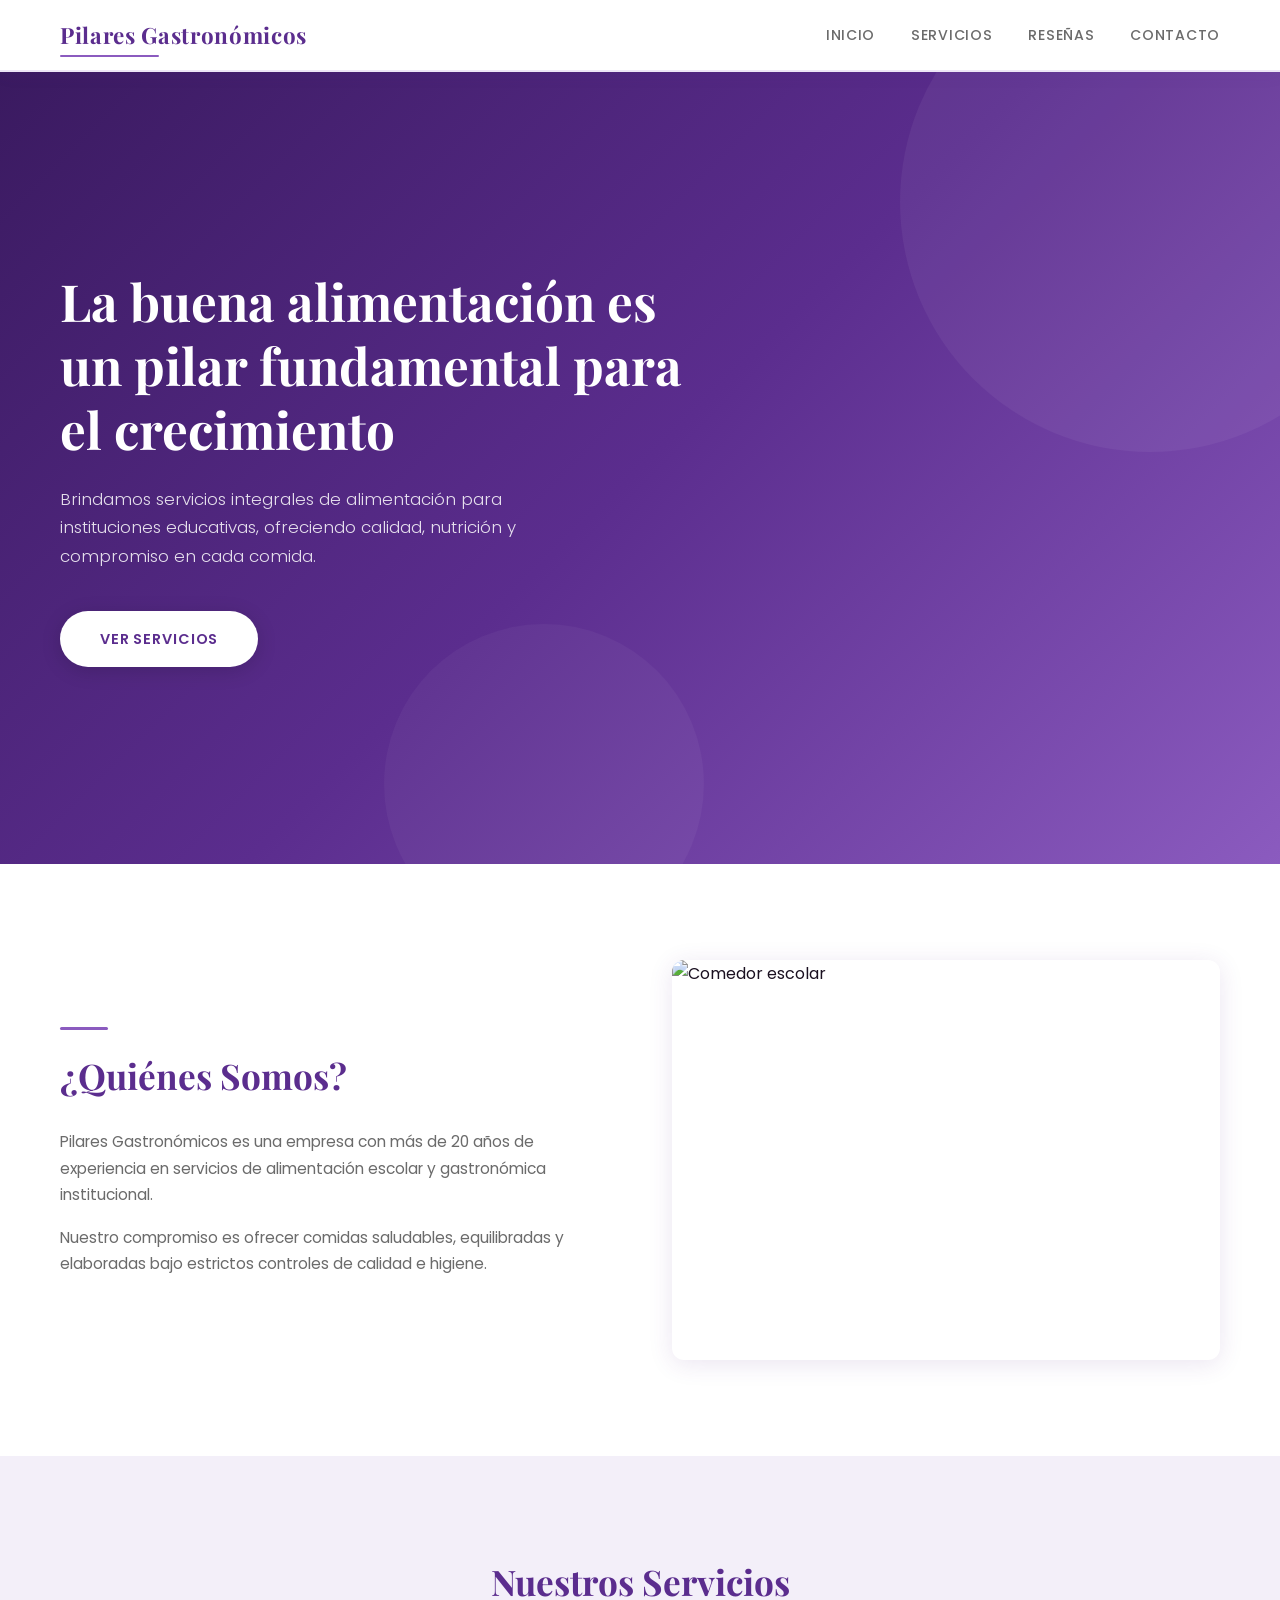
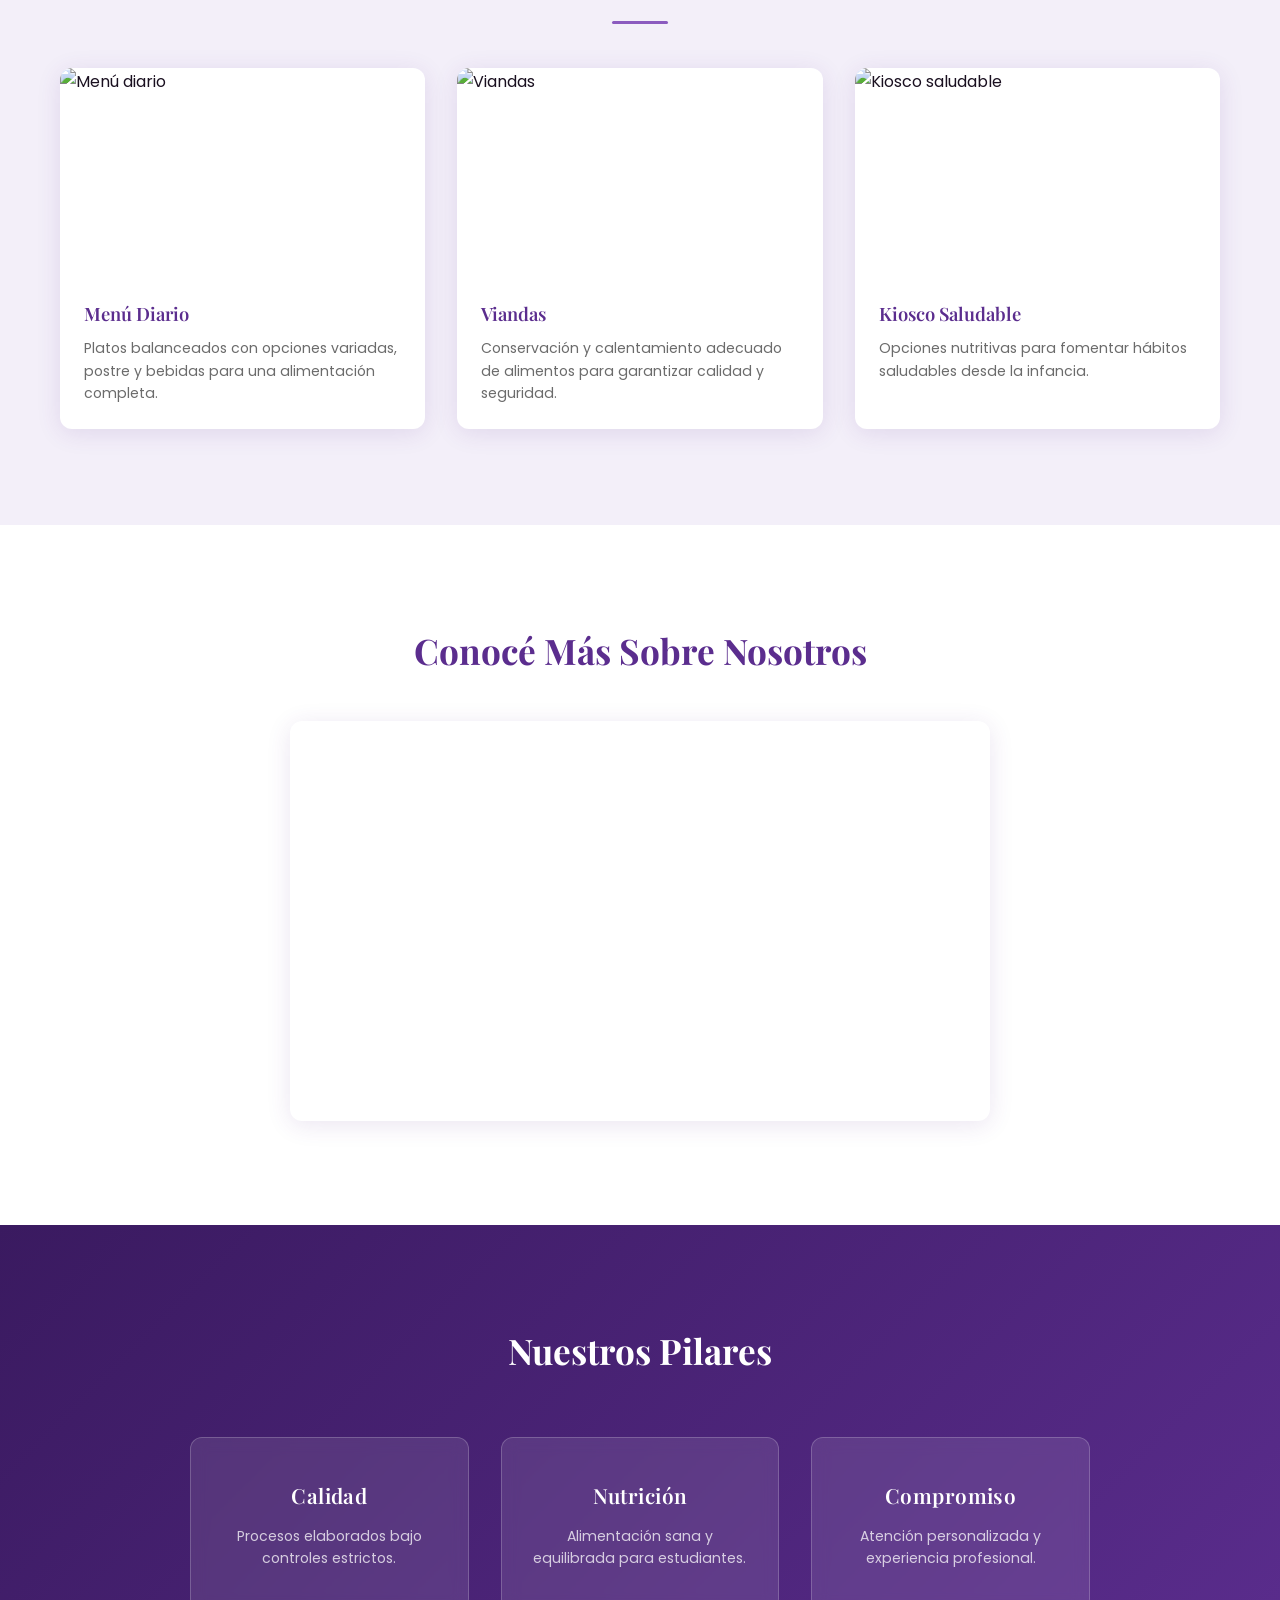
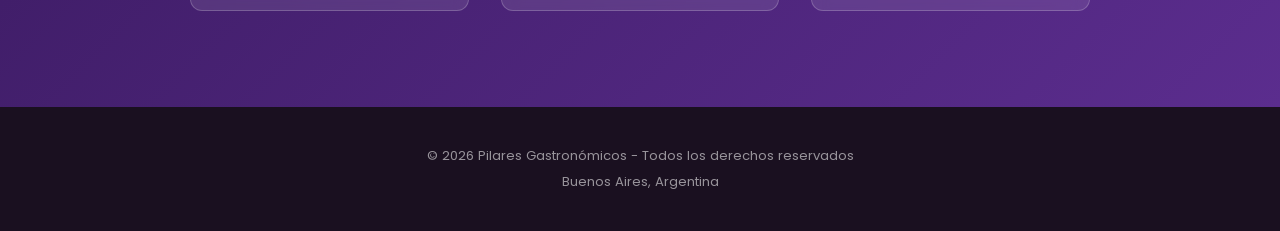
==== index.html @ 19b2febe "Cambios" ====
<!DOCTYPE html>
<html lang="es">

<head>
    <meta charset="UTF-8">
    <meta name="viewport" content="width=device-width, initial-scale=1.0">

    <title>Pilares Gastronómicos</title>

    <!-- GOOGLE FONTS -->
    <link rel="preconnect" href="https://fonts.googleapis.com">
    <link rel="preconnect" href="https://fonts.gstatic.com" crossorigin>

    <link href="https://fonts.googleapis.com/css2?family=Poppins:wght@300;400;500;600;700&display=swap"
        rel="stylesheet">

    <!-- CSS -->
    <link rel="stylesheet" href="styles/styles-index.css">
</head>

<body>

    <!-- HEADER -->
    <header>

        <div class="logo">
            <h1>Pilares Gastronómicos</h1>
        </div>

        <!-- NAV -->
        <nav>
            <ul>
                <li><a href="index.html">Inicio</a></li>
                <li><a href="productos.html">Servicios</a></li>
                <li><a href="reseñas.html">Reseñas</a></li>
                <li><a href="contacto.html">Contacto</a></li>
            </ul>
        </nav>

    </header>

    <!-- MAIN -->
    <main>

        <!-- HERO -->
        <section class="hero">

            <div class="hero-contenido">

                <h2>
                    La buena alimentación es un pilar fundamental
                    para el crecimiento
                </h2>

                <p>
                    Brindamos servicios integrales de alimentación
                    para instituciones educativas, ofreciendo calidad,
                    nutrición y compromiso en cada comida.
                </p>

                <a href="productos.html" class="boton">
                    Ver Servicios
                </a>

            </div>

        </section>

        <!-- NOSOTROS -->
        <section class="nosotros">

            <div class="texto-nosotros">

                <h2>¿Quiénes Somos?</h2>

                <p>
                    Pilares Gastronómicos es una empresa con más de
                    20 años de experiencia en servicios de alimentación
                    escolar y gastronómica institucional.
                </p>

                <p>
                    Nuestro compromiso es ofrecer comidas saludables,
                    equilibradas y elaboradas bajo estrictos controles
                    de calidad e higiene.
                </p>

            </div>

            <div class="imagen-nosotros">

                <img src="img/comedor.jpg" alt="Comedor escolar">

            </div>

        </section>

        <!-- SERVICIOS -->
        <section class="servicios">

            <h2>Nuestros Servicios</h2>

            <div class="cards-servicios">

                <!-- CARD 1 -->
                <div class="card">

                    <img src="img/menu.jpg" alt="Menú diario">

                    <h3>Menú Diario</h3>

                    <p>
                        Platos balanceados con opciones variadas,
                        postre y bebidas para una alimentación completa.
                    </p>

                </div>

                <!-- CARD 2 -->
                <div class="card">

                    <img src="img/viandas.jpg" alt="Viandas">

                    <h3>Viandas</h3>

                    <p>
                        Conservación y calentamiento adecuado de
                        alimentos para garantizar calidad y seguridad.
                    </p>

                </div>

                <!-- CARD 3 -->
                <div class="card">

                    <img src="img/kiosco.jpg" alt="Kiosco saludable">

                    <h3>Kiosco Saludable</h3>

                    <p>
                        Opciones nutritivas para fomentar hábitos
                        saludables desde la infancia.
                    </p>

                </div>

            </div>

        </section>

        <!-- VIDEO -->
        <section class="video">

            <h2>Conocé Más Sobre Nosotros</h2>

            <iframe width="700" height="400"
                src="https://www.youtube.com/embed/dQw4w9WgXcQ"
                title="Video institucional"
                frameborder="0"
                allowfullscreen>
            </iframe>

        </section>

        <!-- BENEFICIOS -->
        <section class="beneficios">

            <h2>Nuestros Pilares</h2>

            <div class="beneficios-container">

                <div class="beneficio">
                    <h3>Calidad</h3>
                    <p>Procesos elaborados bajo controles estrictos.</p>
                </div>

                <div class="beneficio">
                    <h3>Nutrición</h3>
                    <p>Alimentación sana y equilibrada para estudiantes.</p>
                </div>

                <div class="beneficio">
                    <h3>Compromiso</h3>
                    <p>Atención personalizada y experiencia profesional.</p>
                </div>

            </div>

        </section>

    </main>

    <!-- FOOTER -->
    <footer>

        <p>
            © 2026 Pilares Gastronómicos - Todos los derechos reservados
        </p>

        <p>
            Buenos Aires, Argentina
        </p>

    </footer>

</body>

</html>
---- styles/styles-index.css ----
/* ===================================================
   PILARES GASTRONÓMICOS — styles-index.css
   Paleta: blanco puro + violeta profundo
   Estética: editorial refinada con toques cálidos
=================================================== */

@import url('https://fonts.googleapis.com/css2?family=Playfair+Display:ital,wght@0,400;0,600;0,700;1,400&family=Poppins:wght@300;400;500;600&display=swap');

/* ─── VARIABLES ─────────────────────────────────── */
:root {
  --violeta:        #5B2D8E;
  --violeta-oscuro: #3A1A60;
  --violeta-claro:  #8B5BBF;
  --violeta-suave:  #EDE6F6;
  --violeta-hover:  #7340B0;
  --blanco:         #FFFFFF;
  --blanco-hueso:   #FAF8FD;
  --gris-claro:     #F3EFF9;
  --gris-texto:     #6B6B6B;
  --negro-suave:    #1A1020;
  --sombra:         0 4px 24px rgba(91, 45, 142, 0.12);
  --sombra-hover:   0 8px 36px rgba(91, 45, 142, 0.22);
  --radio:          12px;
  --transicion:     0.3s ease;
}

/* ─── RESET & BASE ───────────────────────────────── */
*, *::before, *::after {
  box-sizing: border-box;
  margin: 0;
  padding: 0;
}

html {
  scroll-behavior: smooth;
}

body {
  font-family: 'Poppins', sans-serif;
  background-color: var(--blanco-hueso);
  color: var(--negro-suave);
  line-height: 1.7;
  overflow-x: hidden;
}

img {
  display: block;
  max-width: 100%;
  height: auto;
}

a {
  text-decoration: none;
  color: inherit;
}

/* ─── HEADER ─────────────────────────────────────── */
header {
  position: sticky;
  top: 0;
  z-index: 100;
  display: flex;
  align-items: center;
  justify-content: space-between;
  padding: 0 60px;
  height: 72px;
  background-color: var(--blanco);
  border-bottom: 2px solid var(--violeta-suave);
  box-shadow: 0 2px 16px rgba(91, 45, 142, 0.08);
}

.logo h1 {
  font-family: 'Playfair Display', serif;
  font-size: 1.4rem;
  font-weight: 700;
  color: var(--violeta);
  letter-spacing: 0.03em;
  position: relative;
}

.logo h1::after {
  content: '';
  position: absolute;
  bottom: -3px;
  left: 0;
  width: 40%;
  height: 2px;
  background: var(--violeta-claro);
  border-radius: 2px;
}

nav ul {
  list-style: none;
  display: flex;
  gap: 36px;
}

nav ul li a {
  font-size: 0.88rem;
  font-weight: 500;
  color: var(--gris-texto);
  letter-spacing: 0.05em;
  text-transform: uppercase;
  position: relative;
  padding-bottom: 4px;
  transition: color var(--transicion);
}

nav ul li a::after {
  content: '';
  position: absolute;
  bottom: 0;
  left: 0;
  width: 0;
  height: 2px;
  background: var(--violeta);
  border-radius: 2px;
  transition: width var(--transicion);
}

nav ul li a:hover {
  color: var(--violeta);
}

nav ul li a:hover::after {
  width: 100%;
}

/* ─── HERO ───────────────────────────────────────── */
.hero {
  min-height: 88vh;
  display: flex;
  align-items: center;
  padding: 80px 60px;
  background:
    linear-gradient(135deg, var(--violeta-oscuro) 0%, var(--violeta) 50%, var(--violeta-claro) 100%);
  position: relative;
  overflow: hidden;
}

/* Decoración geométrica de fondo */
.hero::before {
  content: '';
  position: absolute;
  top: -120px;
  right: -120px;
  width: 500px;
  height: 500px;
  border-radius: 50%;
  background: rgba(255, 255, 255, 0.05);
}

.hero::after {
  content: '';
  position: absolute;
  bottom: -80px;
  left: 30%;
  width: 320px;
  height: 320px;
  border-radius: 50%;
  background: rgba(255, 255, 255, 0.04);
}

.hero-contenido {
  position: relative;
  z-index: 2;
  max-width: 640px;
  animation: fadeUp 0.9s ease both;
}

.hero-contenido h2 {
  font-family: 'Playfair Display', serif;
  font-size: clamp(2rem, 4vw, 3.2rem);
  font-weight: 700;
  color: var(--blanco);
  line-height: 1.25;
  margin-bottom: 24px;
}

.hero-contenido p {
  font-size: 1.05rem;
  font-weight: 300;
  color: rgba(255, 255, 255, 0.85);
  margin-bottom: 40px;
  max-width: 500px;
}

.boton {
  display: inline-block;
  padding: 14px 38px;
  background-color: var(--blanco);
  color: var(--violeta);
  font-size: 0.9rem;
  font-weight: 600;
  letter-spacing: 0.06em;
  text-transform: uppercase;
  border-radius: 50px;
  border: 2px solid transparent;
  transition: background-color var(--transicion), color var(--transicion), box-shadow var(--transicion), transform var(--transicion);
  box-shadow: 0 4px 20px rgba(0,0,0,0.15);
}

.boton:hover {
  background-color: transparent;
  color: var(--blanco);
  border-color: var(--blanco);
  transform: translateY(-2px);
  box-shadow: 0 8px 28px rgba(0,0,0,0.2);
}

/* ─── NOSOTROS ───────────────────────────────────── */
.nosotros {
  display: grid;
  grid-template-columns: 1fr 1fr;
  gap: 64px;
  align-items: center;
  padding: 96px 60px;
  background-color: var(--blanco);
}

.texto-nosotros h2 {
  font-family: 'Playfair Display', serif;
  font-size: 2.2rem;
  font-weight: 700;
  color: var(--violeta);
  margin-bottom: 24px;
  position: relative;
}

.texto-nosotros h2::before {
  content: '';
  display: block;
  width: 48px;
  height: 3px;
  background: var(--violeta-claro);
  border-radius: 3px;
  margin-bottom: 16px;
}

.texto-nosotros p {
  font-size: 0.97rem;
  color: var(--gris-texto);
  margin-bottom: 16px;
}

.imagen-nosotros img {
  width: 100%;
  height: 400px;
  object-fit: cover;
  border-radius: var(--radio);
  box-shadow: var(--sombra);
  transition: box-shadow var(--transicion), transform var(--transicion);
}

.imagen-nosotros img:hover {
  box-shadow: var(--sombra-hover);
  transform: scale(1.015);
}

/* ─── SERVICIOS ──────────────────────────────────── */
.servicios {
  padding: 96px 60px;
  background-color: var(--gris-claro);
  text-align: center;
}

.servicios h2 {
  font-family: 'Playfair Display', serif;
  font-size: 2.2rem;
  font-weight: 700;
  color: var(--violeta);
  margin-bottom: 56px;
  position: relative;
  display: inline-block;
}

.servicios h2::after {
  content: '';
  position: absolute;
  bottom: -12px;
  left: 50%;
  transform: translateX(-50%);
  width: 56px;
  height: 3px;
  background: var(--violeta-claro);
  border-radius: 3px;
}

.cards-servicios {
  display: grid;
  grid-template-columns: repeat(3, 1fr);
  gap: 32px;
}

.card {
  background: var(--blanco);
  border-radius: var(--radio);
  overflow: hidden;
  box-shadow: var(--sombra);
  transition: transform var(--transicion), box-shadow var(--transicion);
  text-align: left;
}

.card:hover {
  transform: translateY(-6px);
  box-shadow: var(--sombra-hover);
}

.card img {
  width: 100%;
  height: 210px;
  object-fit: cover;
  transition: transform 0.5s ease;
}

.card:hover img {
  transform: scale(1.04);
}

.card h3 {
  font-family: 'Playfair Display', serif;
  font-size: 1.15rem;
  font-weight: 600;
  color: var(--violeta);
  padding: 20px 24px 8px;
}

.card p {
  font-size: 0.88rem;
  color: var(--gris-texto);
  padding: 0 24px 24px;
  line-height: 1.6;
}

/* ─── VIDEO ──────────────────────────────────────── */
.video {
  padding: 96px 60px;
  background-color: var(--blanco);
  text-align: center;
}

.video h2 {
  font-family: 'Playfair Display', serif;
  font-size: 2.2rem;
  font-weight: 700;
  color: var(--violeta);
  margin-bottom: 40px;
}

.video iframe {
  border-radius: var(--radio);
  box-shadow: var(--sombra);
  max-width: 100%;
}

/* ─── BENEFICIOS ─────────────────────────────────── */
.beneficios {
  padding: 96px 60px;
  background: linear-gradient(135deg, var(--violeta-oscuro), var(--violeta));
  text-align: center;
}

.beneficios h2 {
  font-family: 'Playfair Display', serif;
  font-size: 2.2rem;
  font-weight: 700;
  color: var(--blanco);
  margin-bottom: 56px;
}

.beneficios-container {
  display: grid;
  grid-template-columns: repeat(3, 1fr);
  gap: 32px;
  max-width: 900px;
  margin: 0 auto;
}

.beneficio {
  background: rgba(255, 255, 255, 0.1);
  border: 1px solid rgba(255, 255, 255, 0.2);
  border-radius: var(--radio);
  padding: 40px 28px;
  backdrop-filter: blur(8px);
  transition: background var(--transicion), transform var(--transicion);
}

.beneficio:hover {
  background: rgba(255, 255, 255, 0.18);
  transform: translateY(-4px);
}

.beneficio h3 {
  font-family: 'Playfair Display', serif;
  font-size: 1.3rem;
  font-weight: 600;
  color: var(--blanco);
  margin-bottom: 12px;
  letter-spacing: 0.02em;
}

.beneficio p {
  font-size: 0.88rem;
  color: rgba(255, 255, 255, 0.75);
  line-height: 1.6;
}

/* ─── FOOTER ─────────────────────────────────────── */
footer {
  background-color: var(--negro-suave);
  color: rgba(255, 255, 255, 0.55);
  text-align: center;
  padding: 36px 60px;
  font-size: 0.82rem;
  line-height: 2;
}

/* ─── ANIMACIONES ────────────────────────────────── */
@keyframes fadeUp {
  from {
    opacity: 0;
    transform: translateY(30px);
  }
  to {
    opacity: 1;
    transform: translateY(0);
  }
}

/* ─── RESPONSIVE ─────────────────────────────────── */
@media (max-width: 1024px) {
  header,
  .nosotros,
  .servicios,
  .video,
  .beneficios,
  .hero {
    padding-left: 32px;
    padding-right: 32px;
  }

  .cards-servicios,
  .beneficios-container {
    grid-template-columns: repeat(2, 1fr);
  }

  .nosotros {
    grid-template-columns: 1fr;
    gap: 40px;
  }

  .imagen-nosotros img {
    height: 300px;
  }
}

@media (max-width: 640px) {
  header {
    flex-direction: column;
    height: auto;
    padding: 16px 24px;
    gap: 12px;
  }

  nav ul {
    gap: 20px;
  }

  .hero {
    padding: 64px 24px;
    min-height: 70vh;
  }

  .cards-servicios,
  .beneficios-container {
    grid-template-columns: 1fr;
  }

  .nosotros,
  .servicios,
  .video,
  .beneficios {
    padding: 64px 24px;
  }

  .video iframe {
    width: 100%;
    height: 220px;
  }
}
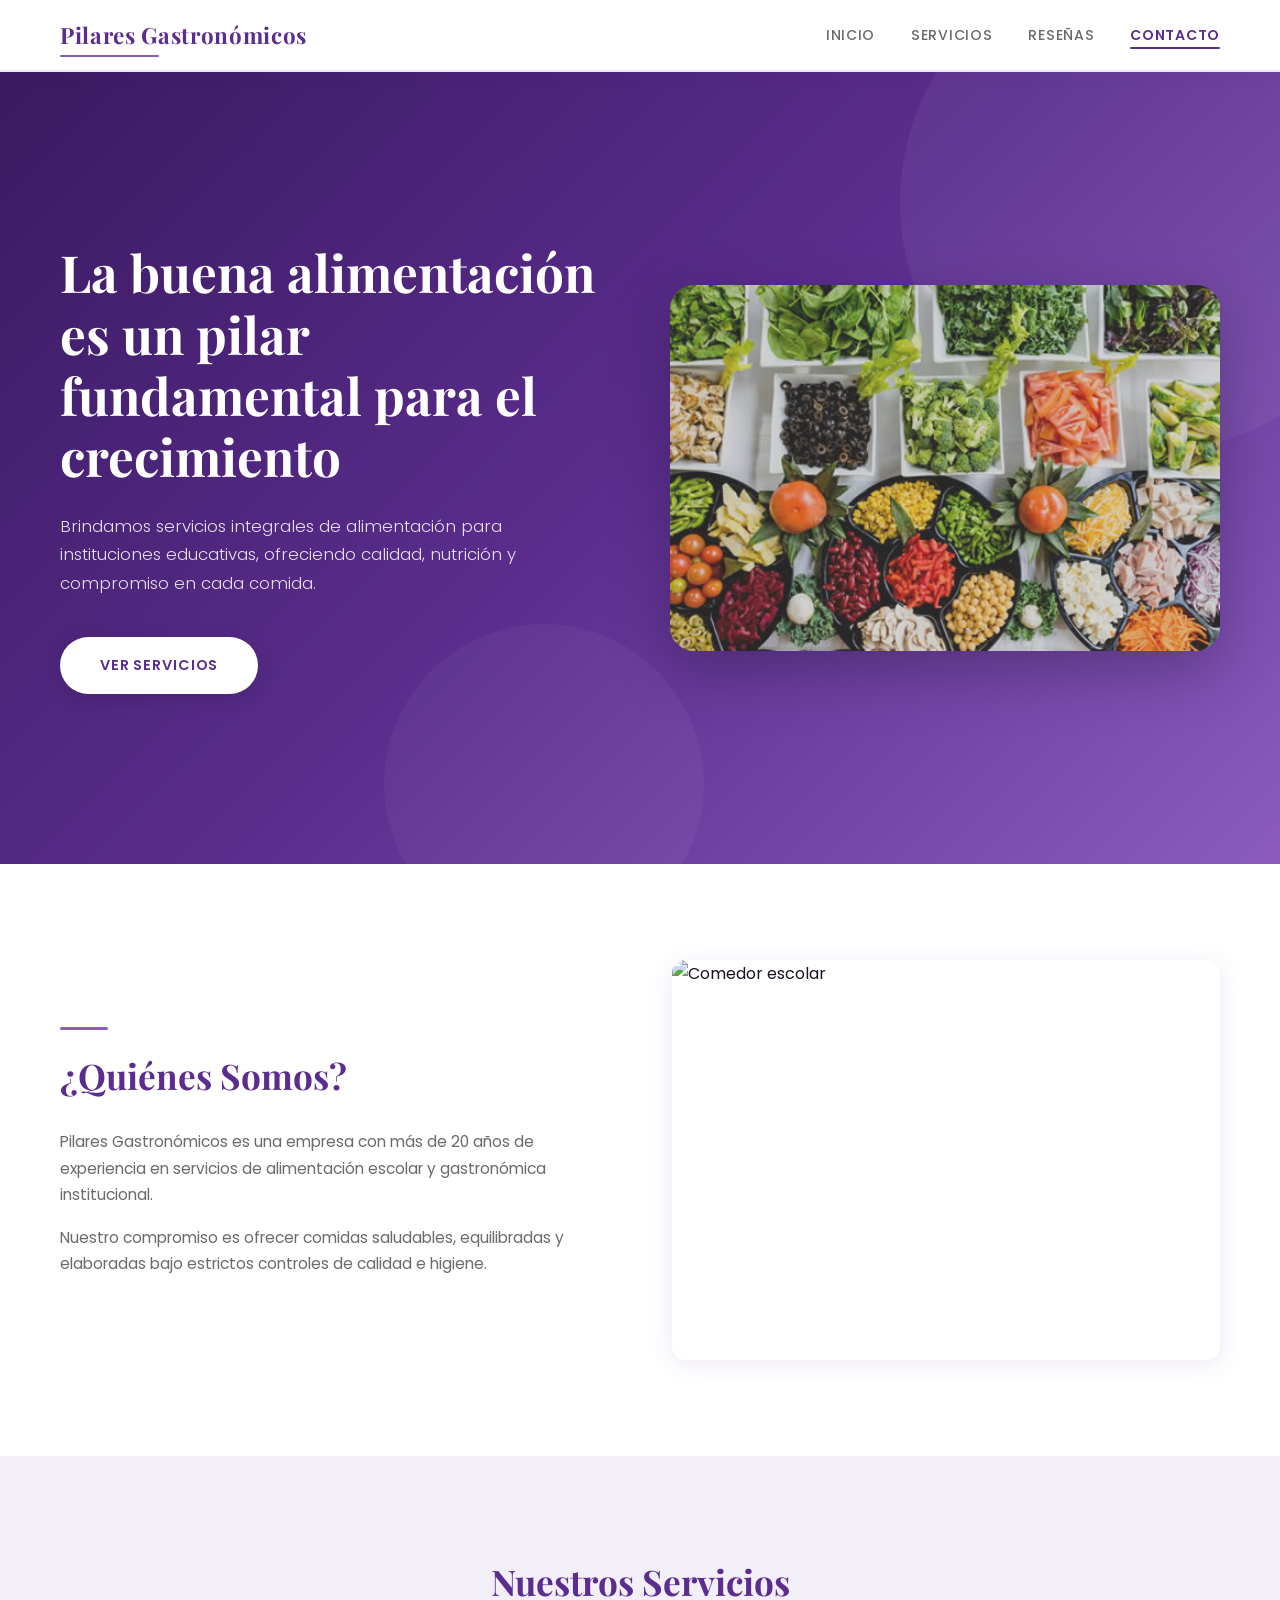
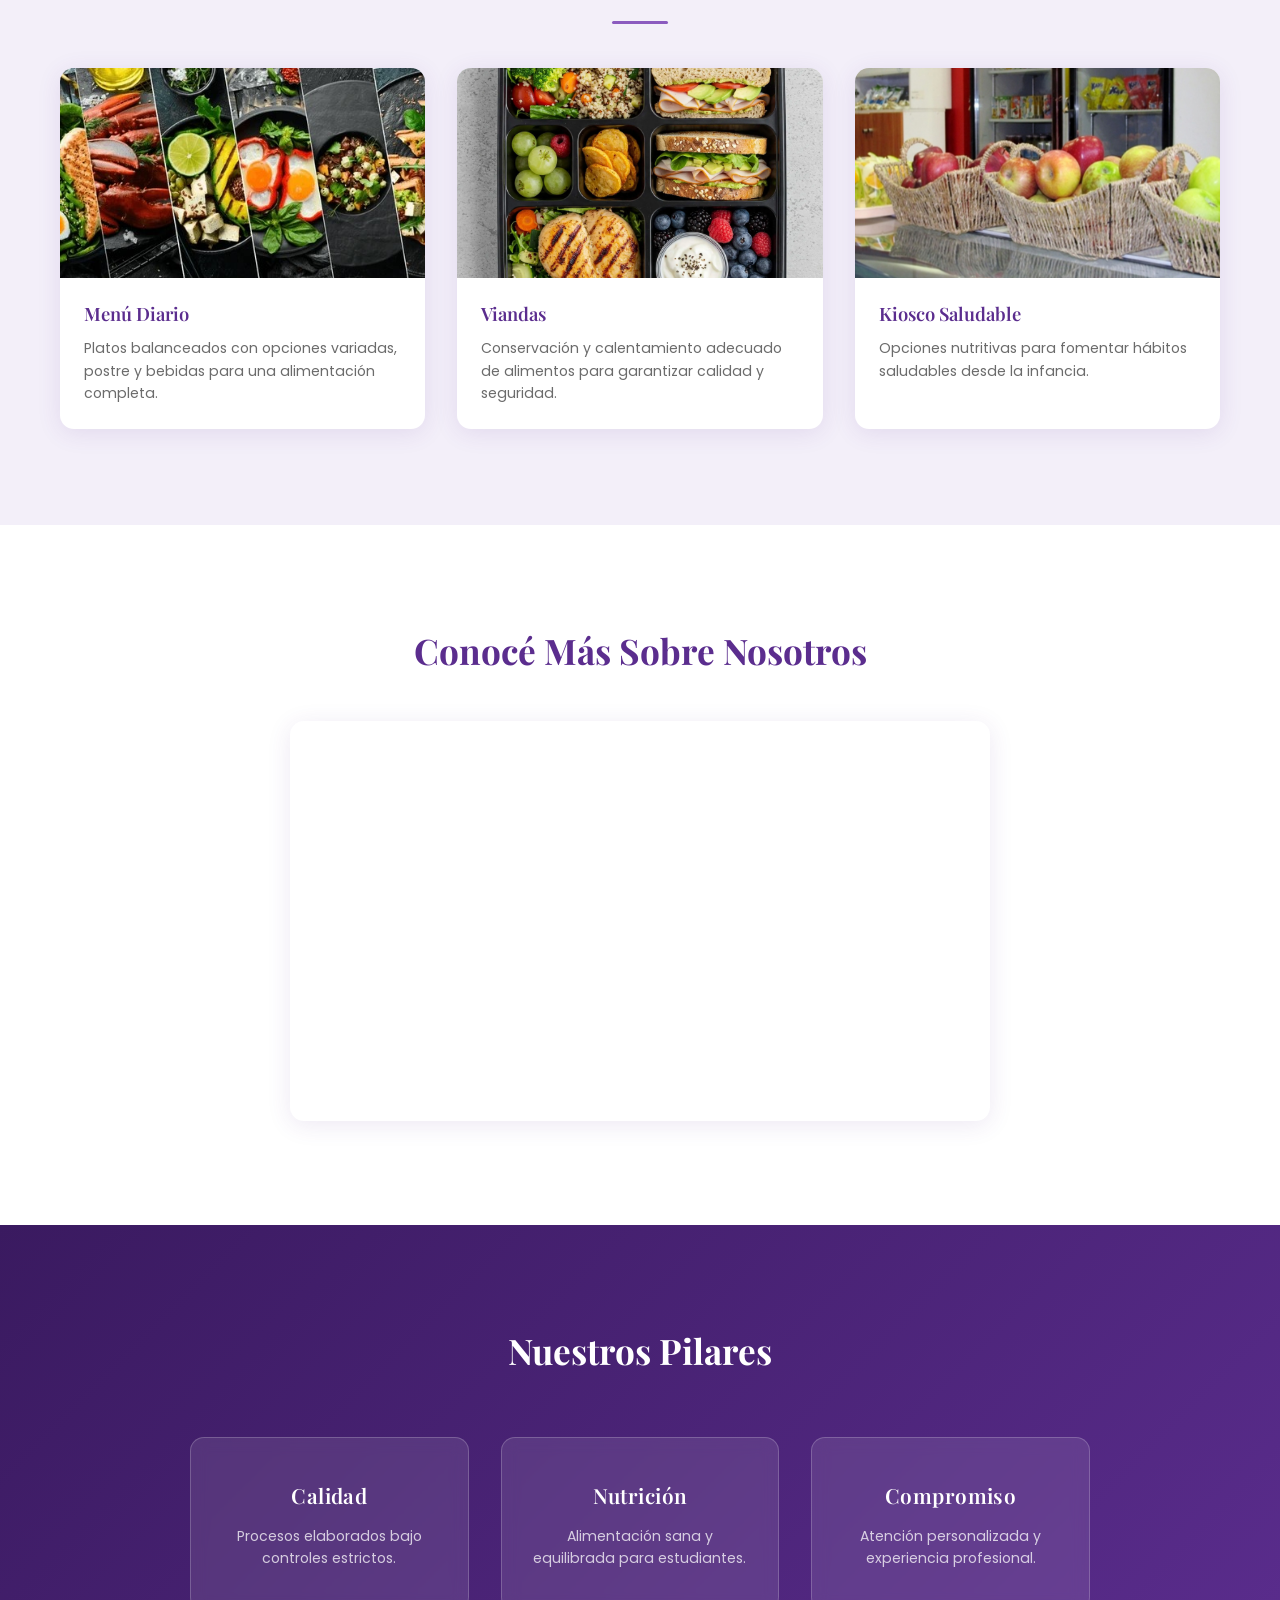
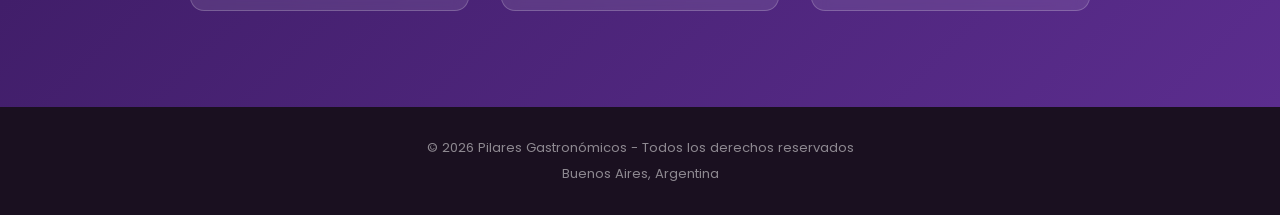
==== commit 7cadf715: "Agregado imagenes en index" ====
--- a/index.html
+++ b/index.html
@@ -16,6 +16,9 @@
 
     <!-- CSS -->
     <link rel="stylesheet" href="styles/styles-index.css">
+    <link rel="stylesheet" href="styles/styles-contacto.css">
+    <link rel="stylesheet" href="styles/styles-productos.css">
+    <link rel="stylesheet" href="styles/styles-reseñas.css">
 </head>
 
 <body>
@@ -64,6 +67,10 @@
 
             </div>
 
+            <div class="hero-imagen">
+                <img src="images/1_2.jpg" alt="Comidas saludables">
+            </div>
+
         </section>
 
         <!-- NOSOTROS -->
@@ -105,7 +112,7 @@
                 <!-- CARD 1 -->
                 <div class="card">
 
-                    <img src="img/menu.jpg" alt="Menú diario">
+                    <img src="images/comida fondo.jpg" alt="Menú diario">
 
                     <h3>Menú Diario</h3>
 
@@ -119,7 +126,7 @@
                 <!-- CARD 2 -->
                 <div class="card">
 
-                    <img src="img/viandas.jpg" alt="Viandas">
+                    <img src="images/viandas-corporativas-vs-comedores.webp" alt="Viandas">
 
                     <h3>Viandas</h3>
 
@@ -133,7 +140,7 @@
                 <!-- CARD 3 -->
                 <div class="card">
 
-                    <img src="img/kiosco.jpg" alt="Kiosco saludable">
+                    <img src="images/kiosko_saludable.jpg" alt="Kiosco saludable">
 
                     <h3>Kiosco Saludable</h3>
 
@@ -153,11 +160,8 @@
 
             <h2>Conocé Más Sobre Nosotros</h2>
 
-            <iframe width="700" height="400"
-                src="https://www.youtube.com/embed/dQw4w9WgXcQ"
-                title="Video institucional"
-                frameborder="0"
-                allowfullscreen>
+            <iframe width="700" height="400" src="https://www.youtube.com/embed/dQw4w9WgXcQ" title="Video institucional"
+                frameborder="0" allowfullscreen>
             </iframe>
 
         </section>
--- a/styles/styles-index.css
+++ b/styles/styles-index.css
@@ -129,16 +129,27 @@
 /* ─── HERO ───────────────────────────────────────── */
 .hero {
   min-height: 88vh;
+
   display: flex;
   align-items: center;
+  justify-content: space-between;
+  gap: 60px;
+
   padding: 80px 60px;
+
   background:
-    linear-gradient(135deg, var(--violeta-oscuro) 0%, var(--violeta) 50%, var(--violeta-claro) 100%);
+    linear-gradient(
+      135deg,
+      var(--violeta-oscuro) 0%,
+      var(--violeta) 50%,
+      var(--violeta-claro) 100%
+    );
+
   position: relative;
   overflow: hidden;
 }
 
-/* Decoración geométrica de fondo */
+/* Decoración */
 .hero::before {
   content: '';
   position: absolute;
@@ -147,7 +158,7 @@
   width: 500px;
   height: 500px;
   border-radius: 50%;
-  background: rgba(255, 255, 255, 0.05);
+  background: rgba(255,255,255,0.05);
 }
 
 .hero::after {
@@ -158,13 +169,14 @@
   width: 320px;
   height: 320px;
   border-radius: 50%;
-  background: rgba(255, 255, 255, 0.04);
+  background: rgba(255,255,255,0.04);
 }
 
 .hero-contenido {
+  flex: 1;
+  max-width: 620px;
   position: relative;
   z-index: 2;
-  max-width: 640px;
   animation: fadeUp 0.9s ease both;
 }
 
@@ -173,16 +185,45 @@
   font-size: clamp(2rem, 4vw, 3.2rem);
   font-weight: 700;
   color: var(--blanco);
-  line-height: 1.25;
+  line-height: 1.2;
   margin-bottom: 24px;
 }
 
 .hero-contenido p {
   font-size: 1.05rem;
   font-weight: 300;
-  color: rgba(255, 255, 255, 0.85);
+  color: rgba(255,255,255,0.85);
   margin-bottom: 40px;
   max-width: 500px;
+}
+
+.hero-imagen {
+  flex: 1;
+  display: flex;
+  justify-content: center;
+  align-items: center;
+  position: relative;
+  z-index: 2;
+}
+
+.hero-imagen img {
+  width: 100%;
+  max-width: 700px;
+  border-radius: 24px;
+  object-fit: cover;
+
+  box-shadow:
+    0 20px 60px rgba(0,0,0,0.25);
+
+  transition:
+    transform 0.4s ease,
+    box-shadow 0.4s ease;
+}
+
+.hero-imagen img:hover {
+  transform: scale(1.02);
+  box-shadow:
+    0 25px 70px rgba(0,0,0,0.30);
 }
 
 .boton {
@@ -196,7 +237,11 @@
   text-transform: uppercase;
   border-radius: 50px;
   border: 2px solid transparent;
-  transition: background-color var(--transicion), color var(--transicion), box-shadow var(--transicion), transform var(--transicion);
+  transition:
+    background-color var(--transicion),
+    color var(--transicion),
+    box-shadow var(--transicion),
+    transform var(--transicion);
   box-shadow: 0 4px 20px rgba(0,0,0,0.15);
 }
 
--- a/styles/styles-contacto.css
+++ b/styles/styles-contacto.css
@@ -0,0 +1,299 @@
+/* ===================================================
+   PILARES GASTRONÓMICOS — styles-contacto.css
+   Paleta: blanco puro + violeta profundo
+=================================================== */
+
+@import url('https://fonts.googleapis.com/css2?family=Playfair+Display:ital,wght@0,400;0,600;0,700;1,400&family=Poppins:wght@300;400;500;600&display=swap');
+
+/* ─── VARIABLES ─────────────────────────────────── */
+:root {
+  --violeta:        #5B2D8E;
+  --violeta-oscuro: #3A1A60;
+  --violeta-claro:  #8B5BBF;
+  --violeta-suave:  #EDE6F6;
+  --blanco:         #FFFFFF;
+  --blanco-hueso:   #FAF8FD;
+  --gris-claro:     #F3EFF9;
+  --gris-texto:     #6B6B6B;
+  --negro-suave:    #1A1020;
+  --error:          #C0392B;
+  --sombra:         0 4px 24px rgba(91, 45, 142, 0.12);
+  --radio:          12px;
+  --transicion:     0.3s ease;
+}
+
+/* ─── RESET & BASE ───────────────────────────────── */
+*, *::before, *::after {
+  box-sizing: border-box;
+  margin: 0;
+  padding: 0;
+}
+
+html { scroll-behavior: smooth; }
+
+body {
+  font-family: 'Poppins', sans-serif;
+  background-color: var(--blanco-hueso);
+  color: var(--negro-suave);
+  line-height: 1.7;
+  min-height: 100vh;
+  display: flex;
+  flex-direction: column;
+}
+
+main { flex: 1; }
+
+a { text-decoration: none; color: inherit; }
+
+/* ─── HEADER ─────────────────────────────────────── */
+header {
+  position: sticky;
+  top: 0;
+  z-index: 100;
+  display: flex;
+  align-items: center;
+  justify-content: space-between;
+  padding: 0 60px;
+  height: 72px;
+  background-color: var(--blanco);
+  border-bottom: 2px solid var(--violeta-suave);
+  box-shadow: 0 2px 16px rgba(91, 45, 142, 0.08);
+}
+
+.logo h1 {
+  font-family: 'Playfair Display', serif;
+  font-size: 1.4rem;
+  font-weight: 700;
+  color: var(--violeta);
+  letter-spacing: 0.03em;
+  position: relative;
+}
+
+.logo h1::after {
+  content: '';
+  position: absolute;
+  bottom: -3px;
+  left: 0;
+  width: 40%;
+  height: 2px;
+  background: var(--violeta-claro);
+  border-radius: 2px;
+}
+
+nav ul {
+  list-style: none;
+  display: flex;
+  gap: 36px;
+}
+
+nav ul li a {
+  font-size: 0.88rem;
+  font-weight: 500;
+  color: var(--gris-texto);
+  letter-spacing: 0.05em;
+  text-transform: uppercase;
+  position: relative;
+  padding-bottom: 4px;
+  transition: color var(--transicion);
+}
+
+nav ul li a::after {
+  content: '';
+  position: absolute;
+  bottom: 0;
+  left: 0;
+  width: 0;
+  height: 2px;
+  background: var(--violeta);
+  border-radius: 2px;
+  transition: width var(--transicion);
+}
+
+nav ul li a:hover        { color: var(--violeta); }
+nav ul li a:hover::after { width: 100%; }
+
+/* Página activa */
+nav ul li a[href="contacto.html"] {
+  color: var(--violeta);
+  font-weight: 600;
+}
+nav ul li a[href="contacto.html"]::after {
+  width: 100%;
+}
+
+/* ─── SECCIÓN CONTACTO ───────────────────────────── */
+.contacto {
+  max-width: 640px;
+  margin: 80px auto;
+  padding: 60px 64px;
+  background: var(--blanco);
+  border-radius: 20px;
+  box-shadow: var(--sombra);
+  animation: fadeUp 0.7s ease both;
+  position: relative;
+  overflow: hidden;
+}
+
+/* Acento decorativo superior */
+.contacto::before {
+  content: '';
+  position: absolute;
+  top: 0;
+  left: 0;
+  right: 0;
+  height: 4px;
+  background: linear-gradient(90deg, var(--violeta-oscuro), var(--violeta-claro));
+}
+
+.contacto h2 {
+  font-family: 'Playfair Display', serif;
+  font-size: 2rem;
+  font-weight: 700;
+  color: var(--violeta);
+  margin-bottom: 12px;
+  position: relative;
+}
+
+.contacto h2::before {
+  content: '';
+  display: block;
+  width: 44px;
+  height: 3px;
+  background: var(--violeta-claro);
+  border-radius: 3px;
+  margin-bottom: 14px;
+}
+
+.contacto > p {
+  font-size: 0.93rem;
+  color: var(--gris-texto);
+  margin-bottom: 40px;
+  line-height: 1.65;
+}
+
+/* ─── FORMULARIO ─────────────────────────────────── */
+form {
+  display: flex;
+  flex-direction: column;
+  gap: 24px;
+}
+
+.campo {
+  display: flex;
+  flex-direction: column;
+  gap: 8px;
+}
+
+label {
+  font-size: 0.82rem;
+  font-weight: 600;
+  color: var(--violeta);
+  letter-spacing: 0.06em;
+  text-transform: uppercase;
+}
+
+input[type="text"],
+input[type="email"],
+textarea {
+  width: 100%;
+  padding: 13px 16px;
+  font-family: 'Poppins', sans-serif;
+  font-size: 0.92rem;
+  color: var(--negro-suave);
+  background-color: var(--gris-claro);
+  border: 2px solid transparent;
+  border-radius: var(--radio);
+  outline: none;
+  transition: border-color var(--transicion), background-color var(--transicion), box-shadow var(--transicion);
+  resize: none;
+}
+
+input[type="text"]::placeholder,
+input[type="email"]::placeholder,
+textarea::placeholder {
+  color: #b0a8c0;
+}
+
+input[type="text"]:focus,
+input[type="email"]:focus,
+textarea:focus {
+  border-color: var(--violeta);
+  background-color: var(--blanco);
+  box-shadow: 0 0 0 4px rgba(91, 45, 142, 0.1);
+}
+
+input:invalid:not(:placeholder-shown),
+textarea:invalid:not(:placeholder-shown) {
+  border-color: var(--error);
+}
+
+textarea {
+  line-height: 1.6;
+  min-height: 140px;
+}
+
+/* ─── BOTÓN ──────────────────────────────────────── */
+button[type="submit"] {
+  align-self: flex-start;
+  padding: 14px 40px;
+  background: linear-gradient(135deg, var(--violeta-oscuro), var(--violeta));
+  color: var(--blanco);
+  font-family: 'Poppins', sans-serif;
+  font-size: 0.88rem;
+  font-weight: 600;
+  letter-spacing: 0.07em;
+  text-transform: uppercase;
+  border: none;
+  border-radius: 50px;
+  cursor: pointer;
+  transition: transform var(--transicion), box-shadow var(--transicion), opacity var(--transicion);
+  box-shadow: 0 4px 18px rgba(91, 45, 142, 0.35);
+}
+
+button[type="submit"]:hover {
+  transform: translateY(-2px);
+  box-shadow: 0 8px 28px rgba(91, 45, 142, 0.45);
+  opacity: 0.93;
+}
+
+button[type="submit"]:active {
+  transform: translateY(0);
+  box-shadow: 0 3px 12px rgba(91, 45, 142, 0.3);
+}
+
+/* ─── FOOTER ─────────────────────────────────────── */
+footer {
+  background-color: var(--negro-suave);
+  color: rgba(255, 255, 255, 0.5);
+  text-align: center;
+  padding: 28px 60px;
+  font-size: 0.82rem;
+}
+
+/* ─── ANIMACIONES ────────────────────────────────── */
+@keyframes fadeUp {
+  from { opacity: 0; transform: translateY(28px); }
+  to   { opacity: 1; transform: translateY(0); }
+}
+
+/* ─── RESPONSIVE ─────────────────────────────────── */
+@media (max-width: 768px) {
+  header {
+    flex-direction: column;
+    height: auto;
+    padding: 16px 24px;
+    gap: 12px;
+  }
+
+  nav ul { gap: 20px; }
+
+  .contacto {
+    margin: 40px 20px;
+    padding: 40px 28px;
+  }
+
+  button[type="submit"] {
+    align-self: stretch;
+    text-align: center;
+  }
+}
--- a/styles/styles-reseñas.css
+++ b/styles/styles-reseñas.css
@@ -0,0 +1,297 @@
+/* ===================================================
+   PILARES GASTRONÓMICOS — styles-reseñas.css
+   Paleta: blanco puro + violeta profundo
+=================================================== */
+
+@import url('https://fonts.googleapis.com/css2?family=Playfair+Display:ital,wght@0,400;0,600;0,700;1,400&family=Poppins:wght@300;400;500;600&display=swap');
+
+/* ─── VARIABLES ─────────────────────────────────── */
+:root {
+  --violeta:        #5B2D8E;
+  --violeta-oscuro: #3A1A60;
+  --violeta-claro:  #8B5BBF;
+  --violeta-suave:  #EDE6F6;
+  --blanco:         #FFFFFF;
+  --blanco-hueso:   #FAF8FD;
+  --gris-claro:     #F3EFF9;
+  --gris-texto:     #6B6B6B;
+  --negro-suave:    #1A1020;
+  --sombra:         0 4px 24px rgba(91, 45, 142, 0.11);
+  --sombra-hover:   0 10px 36px rgba(91, 45, 142, 0.2);
+  --radio:          14px;
+  --transicion:     0.3s ease;
+}
+
+/* ─── RESET & BASE ───────────────────────────────── */
+*, *::before, *::after {
+  box-sizing: border-box;
+  margin: 0;
+  padding: 0;
+}
+
+html { scroll-behavior: smooth; }
+
+body {
+  font-family: 'Poppins', sans-serif;
+  background-color: var(--blanco-hueso);
+  color: var(--negro-suave);
+  line-height: 1.7;
+  min-height: 100vh;
+  display: flex;
+  flex-direction: column;
+}
+
+main { flex: 1; }
+
+a { text-decoration: none; color: inherit; }
+
+/* ─── HEADER ─────────────────────────────────────── */
+header {
+  position: sticky;
+  top: 0;
+  z-index: 100;
+  display: flex;
+  align-items: center;
+  justify-content: space-between;
+  padding: 0 60px;
+  height: 72px;
+  background-color: var(--blanco);
+  border-bottom: 2px solid var(--violeta-suave);
+  box-shadow: 0 2px 16px rgba(91, 45, 142, 0.08);
+}
+
+.logo h1 {
+  font-family: 'Playfair Display', serif;
+  font-size: 1.4rem;
+  font-weight: 700;
+  color: var(--violeta);
+  letter-spacing: 0.03em;
+  position: relative;
+}
+
+.logo h1::after {
+  content: '';
+  position: absolute;
+  bottom: -3px;
+  left: 0;
+  width: 40%;
+  height: 2px;
+  background: var(--violeta-claro);
+  border-radius: 2px;
+}
+
+nav ul {
+  list-style: none;
+  display: flex;
+  gap: 36px;
+}
+
+nav ul li a {
+  font-size: 0.88rem;
+  font-weight: 500;
+  color: var(--gris-texto);
+  letter-spacing: 0.05em;
+  text-transform: uppercase;
+  position: relative;
+  padding-bottom: 4px;
+  transition: color var(--transicion);
+}
+
+nav ul li a::after {
+  content: '';
+  position: absolute;
+  bottom: 0;
+  left: 0;
+  width: 0;
+  height: 2px;
+  background: var(--violeta);
+  border-radius: 2px;
+  transition: width var(--transicion);
+}
+
+nav ul li a:hover        { color: var(--violeta); }
+nav ul li a:hover::after { width: 100%; }
+
+/* Página activa */
+nav ul li a[href="resenas.html"] {
+  color: var(--violeta);
+  font-weight: 600;
+}
+nav ul li a[href="resenas.html"]::after {
+  width: 100%;
+}
+
+/* ─── SECCIÓN RESEÑAS ────────────────────────────── */
+.resenas {
+  padding: 80px 60px 96px;
+  text-align: center;
+}
+
+/* Encabezado de sección */
+.resenas h2 {
+  font-family: 'Playfair Display', serif;
+  font-size: clamp(1.7rem, 3vw, 2.4rem);
+  font-weight: 700;
+  color: var(--violeta);
+  margin-bottom: 56px;
+  position: relative;
+  display: inline-block;
+}
+
+.resenas h2::after {
+  content: '';
+  position: absolute;
+  bottom: -14px;
+  left: 50%;
+  transform: translateX(-50%);
+  width: 56px;
+  height: 3px;
+  background: linear-gradient(90deg, var(--violeta-oscuro), var(--violeta-claro));
+  border-radius: 3px;
+}
+
+/* ─── GRID ───────────────────────────────────────── */
+.grid-resenas {
+  display: grid;
+  grid-template-columns: repeat(3, 1fr);
+  gap: 28px;
+  max-width: 1100px;
+  margin: 0 auto;
+}
+
+/* ─── CARD RESEÑA ────────────────────────────────── */
+.resena {
+  background: var(--blanco);
+  border-radius: var(--radio);
+  padding: 36px 28px 32px;
+  box-shadow: var(--sombra);
+  text-align: left;
+  display: flex;
+  flex-direction: column;
+  gap: 14px;
+  position: relative;
+  overflow: hidden;
+  transition: transform var(--transicion), box-shadow var(--transicion);
+  animation: fadeUp 0.6s ease both;
+}
+
+/* Borde superior con acento violeta */
+.resena::before {
+  content: '';
+  position: absolute;
+  top: 0;
+  left: 0;
+  right: 0;
+  height: 3px;
+  background: linear-gradient(90deg, var(--violeta-oscuro), var(--violeta-claro));
+  opacity: 0;
+  transition: opacity var(--transicion);
+}
+
+.resena:hover::before {
+  opacity: 1;
+}
+
+/* Comilla decorativa de fondo */
+.resena::after {
+  content: '"';
+  position: absolute;
+  bottom: -18px;
+  right: 16px;
+  font-family: 'Playfair Display', serif;
+  font-size: 9rem;
+  color: var(--violeta-suave);
+  line-height: 1;
+  pointer-events: none;
+  user-select: none;
+}
+
+.resena:hover {
+  transform: translateY(-5px);
+  box-shadow: var(--sombra-hover);
+}
+
+/* Escalonado de animación por tarjeta */
+.resena:nth-child(1) { animation-delay: 0.05s; }
+.resena:nth-child(2) { animation-delay: 0.12s; }
+.resena:nth-child(3) { animation-delay: 0.19s; }
+.resena:nth-child(4) { animation-delay: 0.26s; }
+.resena:nth-child(5) { animation-delay: 0.33s; }
+.resena:nth-child(6) { animation-delay: 0.40s; }
+
+/* Estrellas */
+.resena h3 {
+  font-size: 1.1rem;
+  letter-spacing: 0.05em;
+  line-height: 1;
+  position: relative;
+  z-index: 1;
+}
+
+/* Texto de la reseña */
+.resena p {
+  font-size: 0.92rem;
+  color: var(--gris-texto);
+  line-height: 1.7;
+  font-style: italic;
+  font-weight: 300;
+  position: relative;
+  z-index: 1;
+}
+
+/* Nombre de la institución */
+.resena span {
+  font-size: 0.82rem;
+  font-weight: 600;
+  color: var(--violeta);
+  letter-spacing: 0.04em;
+  text-transform: uppercase;
+  position: relative;
+  z-index: 1;
+  margin-top: auto;
+}
+
+/* ─── FOOTER ─────────────────────────────────────── */
+footer {
+  background-color: var(--negro-suave);
+  color: rgba(255, 255, 255, 0.5);
+  text-align: center;
+  padding: 28px 60px;
+  font-size: 0.82rem;
+}
+
+/* ─── ANIMACIONES ────────────────────────────────── */
+@keyframes fadeUp {
+  from { opacity: 0; transform: translateY(24px); }
+  to   { opacity: 1; transform: translateY(0); }
+}
+
+/* ─── RESPONSIVE ─────────────────────────────────── */
+@media (max-width: 1024px) {
+  .grid-resenas {
+    grid-template-columns: repeat(2, 1fr);
+  }
+
+  .resenas {
+    padding: 64px 32px 80px;
+  }
+}
+
+@media (max-width: 640px) {
+  header {
+    flex-direction: column;
+    height: auto;
+    padding: 16px 24px;
+    gap: 12px;
+  }
+
+  nav ul { gap: 20px; }
+
+  .resenas {
+    padding: 48px 20px 64px;
+  }
+
+  .grid-resenas {
+    grid-template-columns: 1fr;
+  }
+}
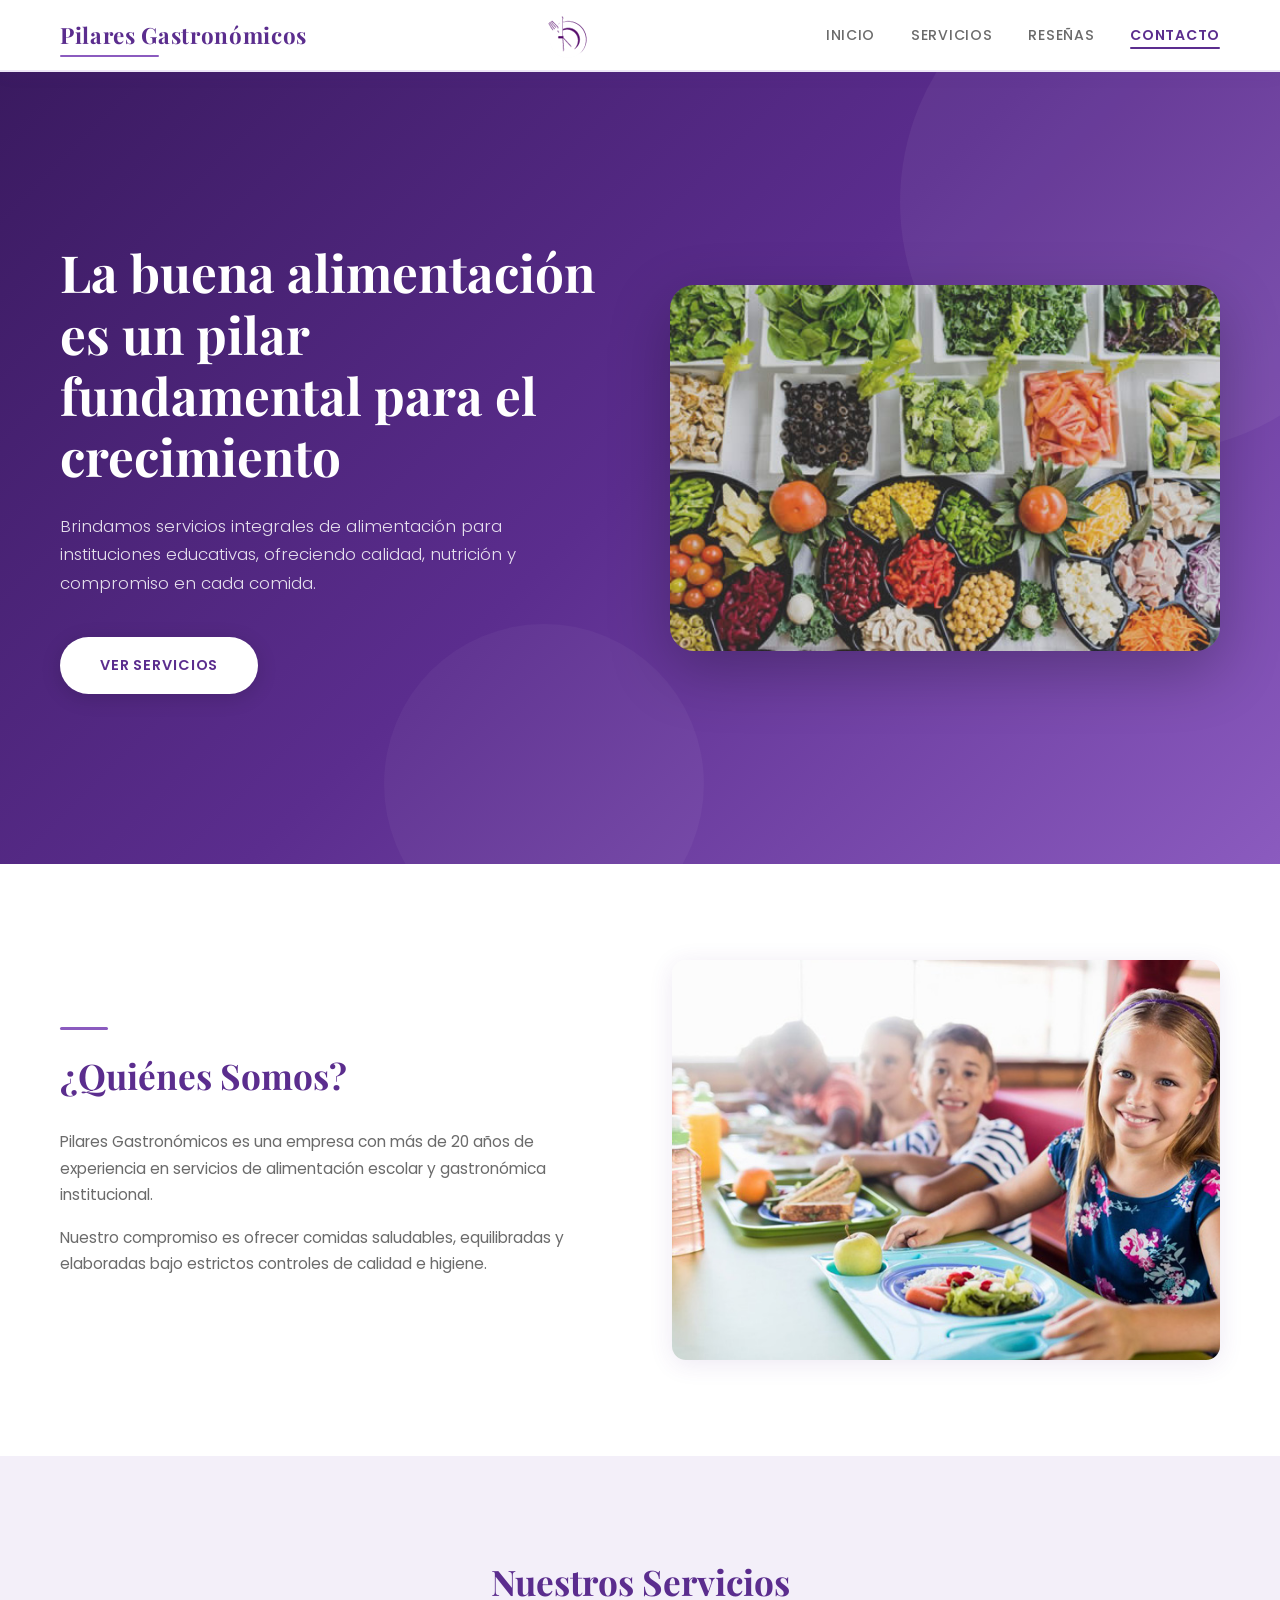
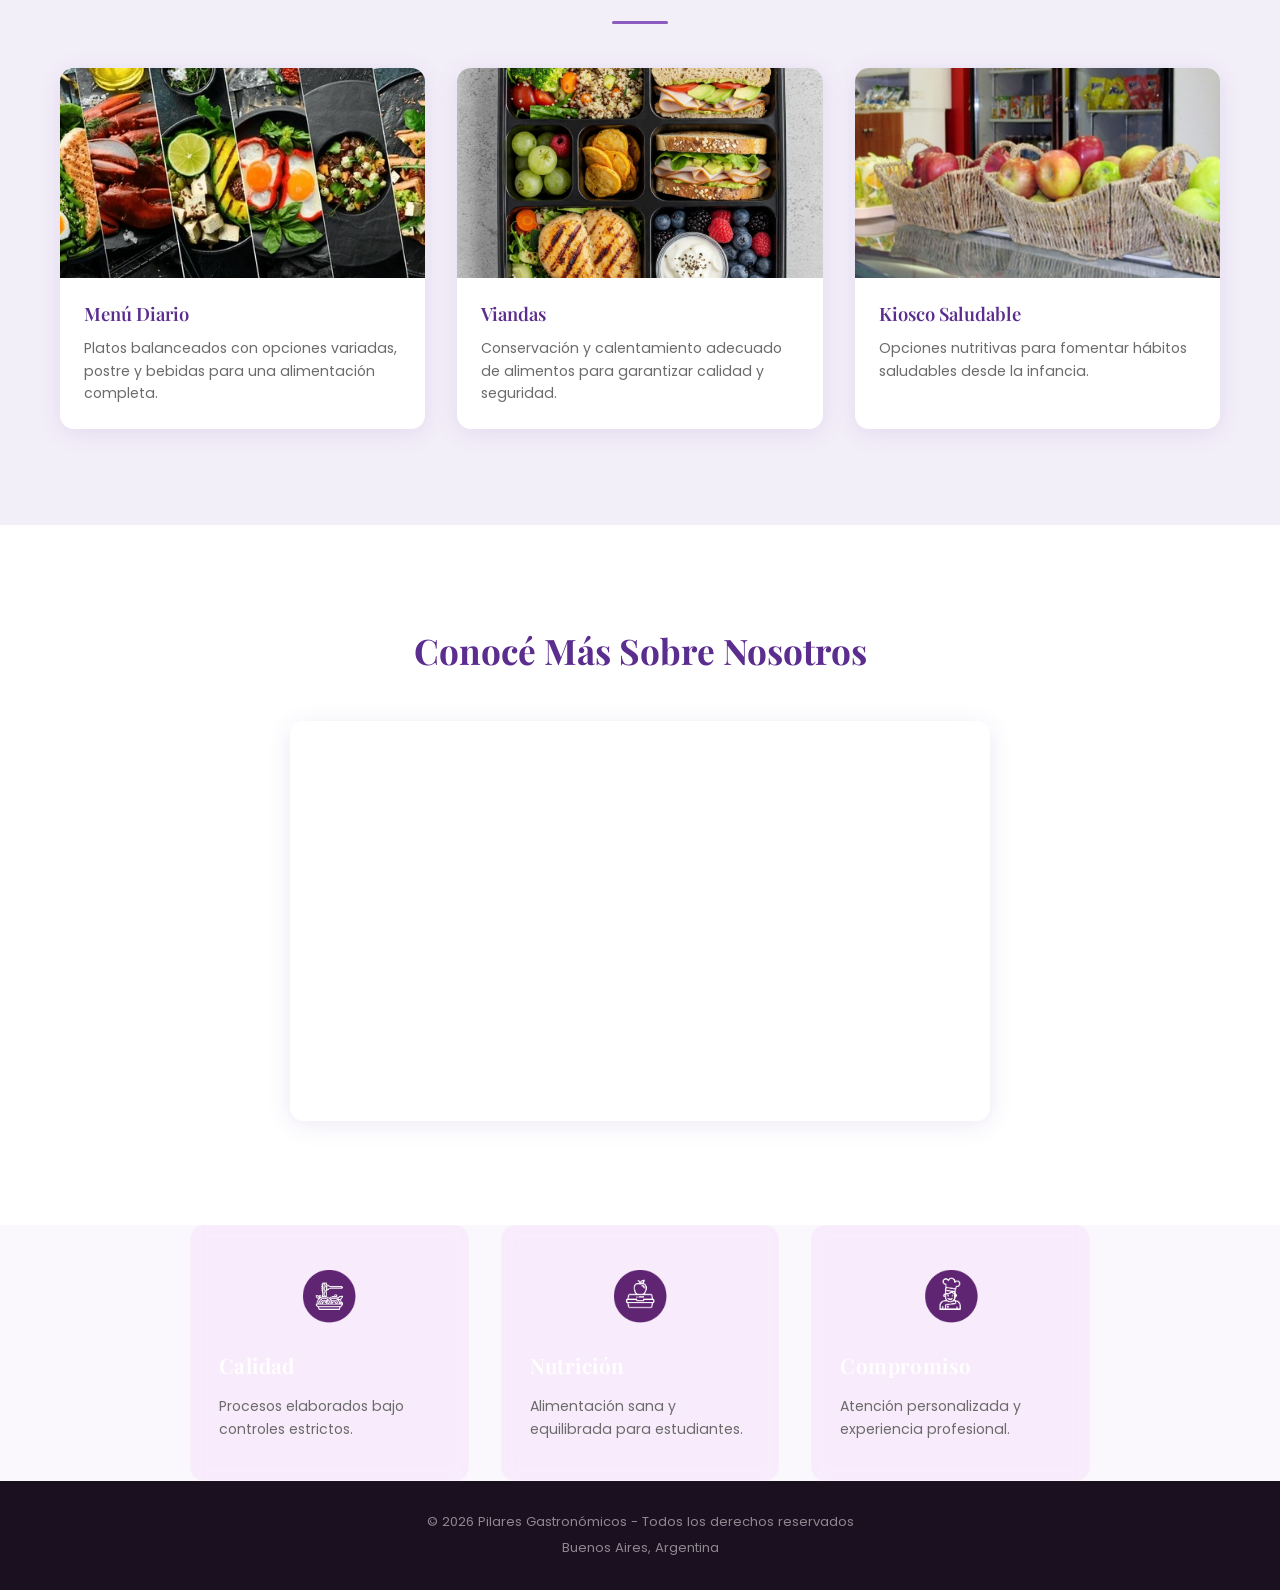
==== commit adab086d: "cambios en seccion Beneficios" ====
--- a/index.html
+++ b/index.html
@@ -29,6 +29,11 @@
         <div class="logo">
             <h1>Pilares Gastronómicos</h1>
         </div>
+
+        <div class="logoimg">
+            <img src="images/logotipo-pilares.png" alt="logo_pilares">
+        </div>
+
 
         <!-- NAV -->
         <nav>
@@ -96,7 +101,7 @@
 
             <div class="imagen-nosotros">
 
-                <img src="img/comedor.jpg" alt="Comedor escolar">
+                <img src="images/modelos-de-comedor-escolar-en-espana.jpg" alt="Comedor escolar">
 
             </div>
 
@@ -165,32 +170,28 @@
             </iframe>
 
         </section>
-
         <!-- BENEFICIOS -->
-        <section class="beneficios">
-
-            <h2>Nuestros Pilares</h2>
-
-            <div class="beneficios-container">
-
-                <div class="beneficio">
-                    <h3>Calidad</h3>
-                    <p>Procesos elaborados bajo controles estrictos.</p>
-                </div>
-
-                <div class="beneficio">
-                    <h3>Nutrición</h3>
-                    <p>Alimentación sana y equilibrada para estudiantes.</p>
-                </div>
-
-                <div class="beneficio">
-                    <h3>Compromiso</h3>
-                    <p>Atención personalizada y experiencia profesional.</p>
-                </div>
-
-            </div>
-
-        </section>
+        <div class="beneficios-container">
+
+            <div class="beneficio">
+                <img src="images/calidadlogo.png" class="icono-beneficio">
+                <h3>Calidad</h3>
+                <p>Procesos elaborados bajo controles estrictos.</p>
+            </div>
+
+            <div class="beneficio">
+                <img src="images/viandalogo.png" class="icono-beneficio">
+                <h3>Nutrición</h3>
+                <p>Alimentación sana y equilibrada para estudiantes.</p>
+            </div>
+
+            <div class="beneficio">
+                <img src="images/cocinerologo.png" class="icono-beneficio">
+                <h3>Compromiso</h3>
+                <p>Atención personalizada y experiencia profesional.</p>
+            </div>
+
+        </div>
 
     </main>
 
--- a/styles/styles-index.css
+++ b/styles/styles-index.css
@@ -1,31 +1,27 @@
-/* ===================================================
-   PILARES GASTRONÓMICOS — styles-index.css
-   Paleta: blanco puro + violeta profundo
-   Estética: editorial refinada con toques cálidos
-=================================================== */
-
 @import url('https://fonts.googleapis.com/css2?family=Playfair+Display:ital,wght@0,400;0,600;0,700;1,400&family=Poppins:wght@300;400;500;600&display=swap');
 
 /* ─── VARIABLES ─────────────────────────────────── */
 :root {
-  --violeta:        #5B2D8E;
+  --violeta: #5B2D8E;
   --violeta-oscuro: #3A1A60;
-  --violeta-claro:  #8B5BBF;
-  --violeta-suave:  #EDE6F6;
-  --violeta-hover:  #7340B0;
-  --blanco:         #FFFFFF;
-  --blanco-hueso:   #FAF8FD;
-  --gris-claro:     #F3EFF9;
-  --gris-texto:     #6B6B6B;
-  --negro-suave:    #1A1020;
-  --sombra:         0 4px 24px rgba(91, 45, 142, 0.12);
-  --sombra-hover:   0 8px 36px rgba(91, 45, 142, 0.22);
-  --radio:          12px;
-  --transicion:     0.3s ease;
+  --violeta-claro: #8B5BBF;
+  --violeta-suave: #EDE6F6;
+  --violeta-hover: #7340B0;
+  --blanco: #FFFFFF;
+  --blanco-hueso: #FAF8FD;
+  --gris-claro: #F3EFF9;
+  --gris-texto: #6B6B6B;
+  --negro-suave: #1A1020;
+  --sombra: 0 4px 24px rgba(91, 45, 142, 0.12);
+  --sombra-hover: 0 8px 36px rgba(91, 45, 142, 0.22);
+  --radio: 12px;
+  --transicion: 0.3s ease;
 }
 
 /* ─── RESET & BASE ───────────────────────────────── */
-*, *::before, *::after {
+*,
+*::before,
+*::after {
   box-sizing: border-box;
   margin: 0;
   padding: 0;
@@ -69,6 +65,10 @@
   box-shadow: 0 2px 16px rgba(91, 45, 142, 0.08);
 }
 
+.logoimg {
+  justify-content: left;
+}
+
 .logo h1 {
   font-family: 'Playfair Display', serif;
   font-size: 1.4rem;
@@ -138,12 +138,10 @@
   padding: 80px 60px;
 
   background:
-    linear-gradient(
-      135deg,
+    linear-gradient(135deg,
       var(--violeta-oscuro) 0%,
       var(--violeta) 50%,
-      var(--violeta-claro) 100%
-    );
+      var(--violeta-claro) 100%);
 
   position: relative;
   overflow: hidden;
@@ -158,7 +156,7 @@
   width: 500px;
   height: 500px;
   border-radius: 50%;
-  background: rgba(255,255,255,0.05);
+  background: rgba(255, 255, 255, 0.05);
 }
 
 .hero::after {
@@ -169,7 +167,7 @@
   width: 320px;
   height: 320px;
   border-radius: 50%;
-  background: rgba(255,255,255,0.04);
+  background: rgba(255, 255, 255, 0.04);
 }
 
 .hero-contenido {
@@ -192,7 +190,7 @@
 .hero-contenido p {
   font-size: 1.05rem;
   font-weight: 300;
-  color: rgba(255,255,255,0.85);
+  color: rgba(255, 255, 255, 0.85);
   margin-bottom: 40px;
   max-width: 500px;
 }
@@ -213,7 +211,7 @@
   object-fit: cover;
 
   box-shadow:
-    0 20px 60px rgba(0,0,0,0.25);
+    0 20px 60px rgba(0, 0, 0, 0.25);
 
   transition:
     transform 0.4s ease,
@@ -223,7 +221,7 @@
 .hero-imagen img:hover {
   transform: scale(1.02);
   box-shadow:
-    0 25px 70px rgba(0,0,0,0.30);
+    0 25px 70px rgba(0, 0, 0, 0.30);
 }
 
 .boton {
@@ -242,7 +240,7 @@
     color var(--transicion),
     box-shadow var(--transicion),
     transform var(--transicion);
-  box-shadow: 0 4px 20px rgba(0,0,0,0.15);
+  box-shadow: 0 4px 20px rgba(0, 0, 0, 0.15);
 }
 
 .boton:hover {
@@ -250,7 +248,7 @@
   color: var(--blanco);
   border-color: var(--blanco);
   transform: translateY(-2px);
-  box-shadow: 0 8px 28px rgba(0,0,0,0.2);
+  box-shadow: 0 8px 28px rgba(0, 0, 0, 0.2);
 }
 
 /* ─── NOSOTROS ───────────────────────────────────── */
@@ -422,7 +420,7 @@
 }
 
 .beneficio {
-  background: rgba(255, 255, 255, 0.1);
+  background: rgba(236, 140, 245, 0.1);
   border: 1px solid rgba(255, 255, 255, 0.2);
   border-radius: var(--radio);
   padding: 40px 28px;
@@ -435,6 +433,10 @@
   transform: translateY(-4px);
 }
 
+.beneficio:hover .icono-beneficio {
+  transform: scale(1.08);
+}
+
 .beneficio h3 {
   font-family: 'Playfair Display', serif;
   font-size: 1.3rem;
@@ -448,6 +450,21 @@
   font-size: 0.88rem;
   color: rgba(255, 255, 255, 0.75);
   line-height: 1.6;
+  color: var(--gris-texto);
+}
+
+
+.icono-beneficio {
+  width: 60px;
+  height: 60px;
+
+  object-fit: contain;
+
+  margin: 0 auto 22px;
+
+  display: block;
+
+  transition: transform 0.3s ease;
 }
 
 /* ─── FOOTER ─────────────────────────────────────── */
@@ -466,6 +483,7 @@
     opacity: 0;
     transform: translateY(30px);
   }
+
   to {
     opacity: 1;
     transform: translateY(0);
@@ -474,6 +492,7 @@
 
 /* ─── RESPONSIVE ─────────────────────────────────── */
 @media (max-width: 1024px) {
+
   header,
   .nosotros,
   .servicios,
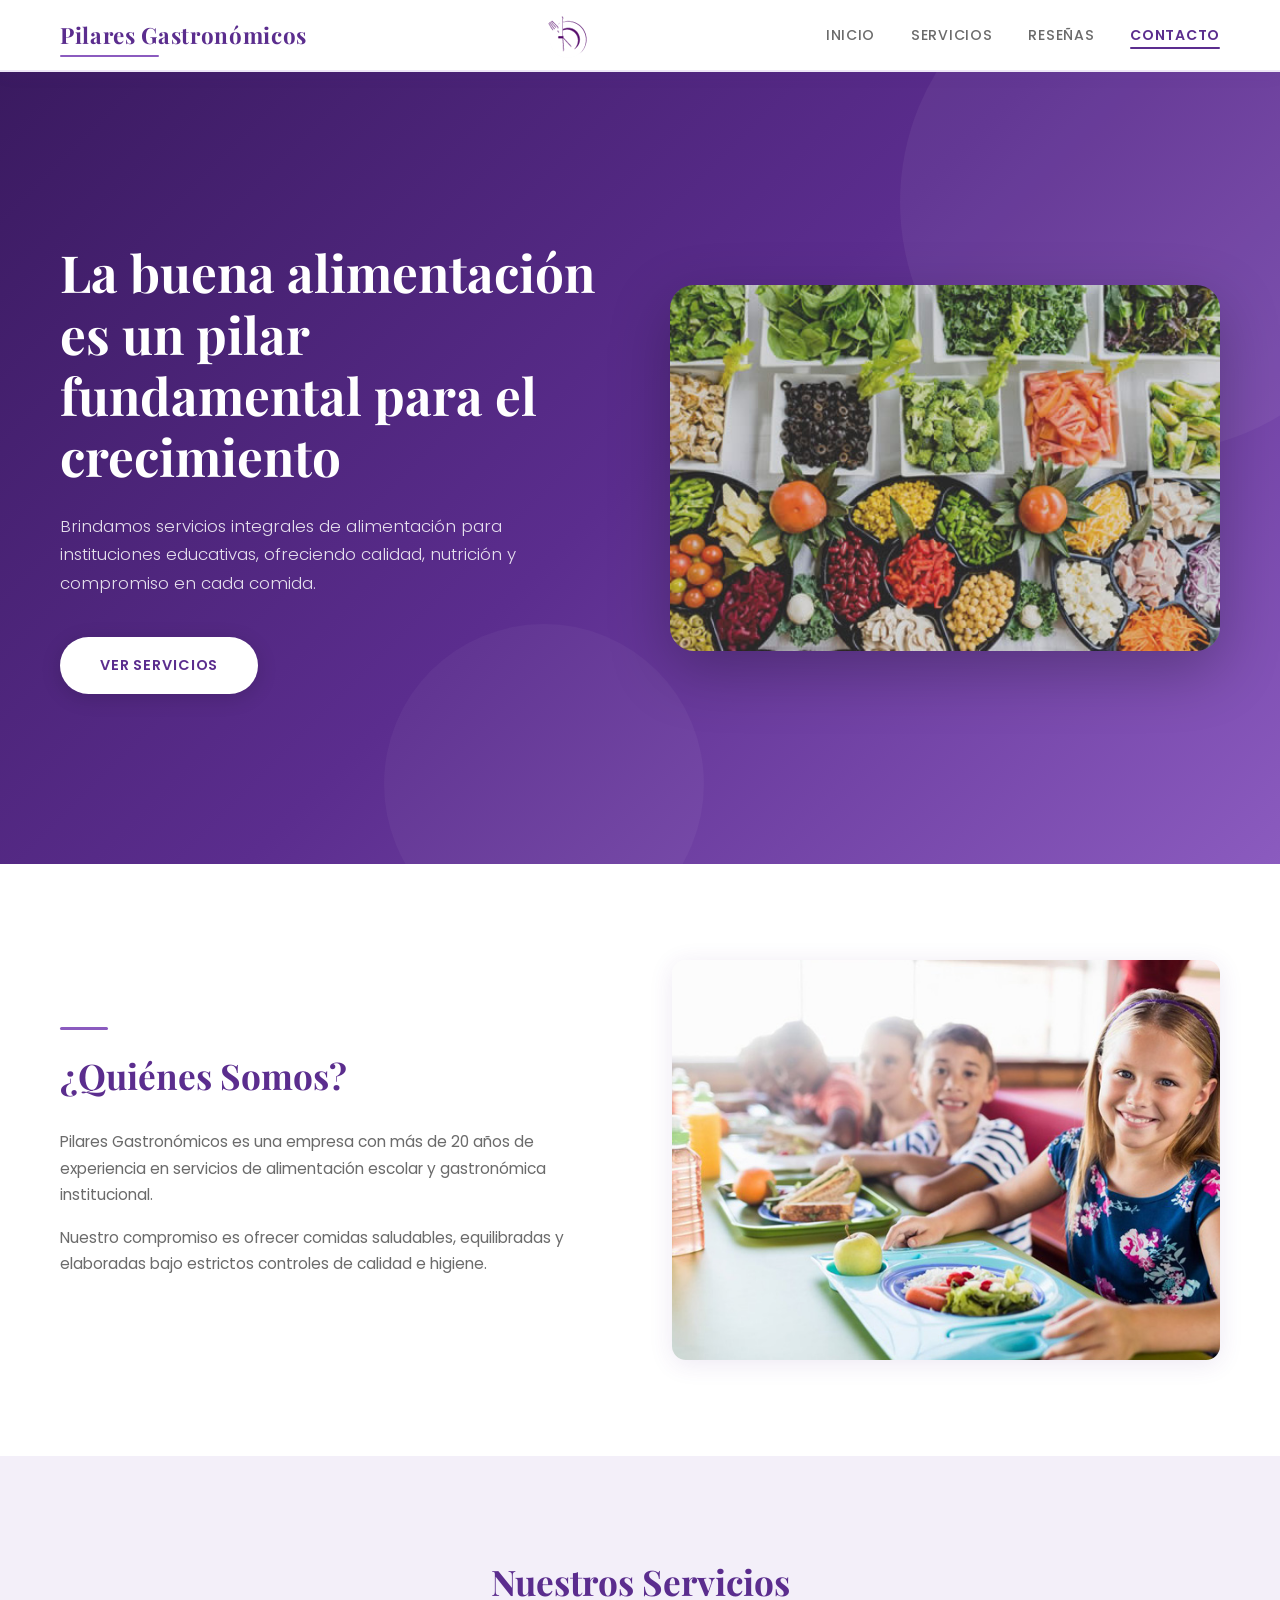
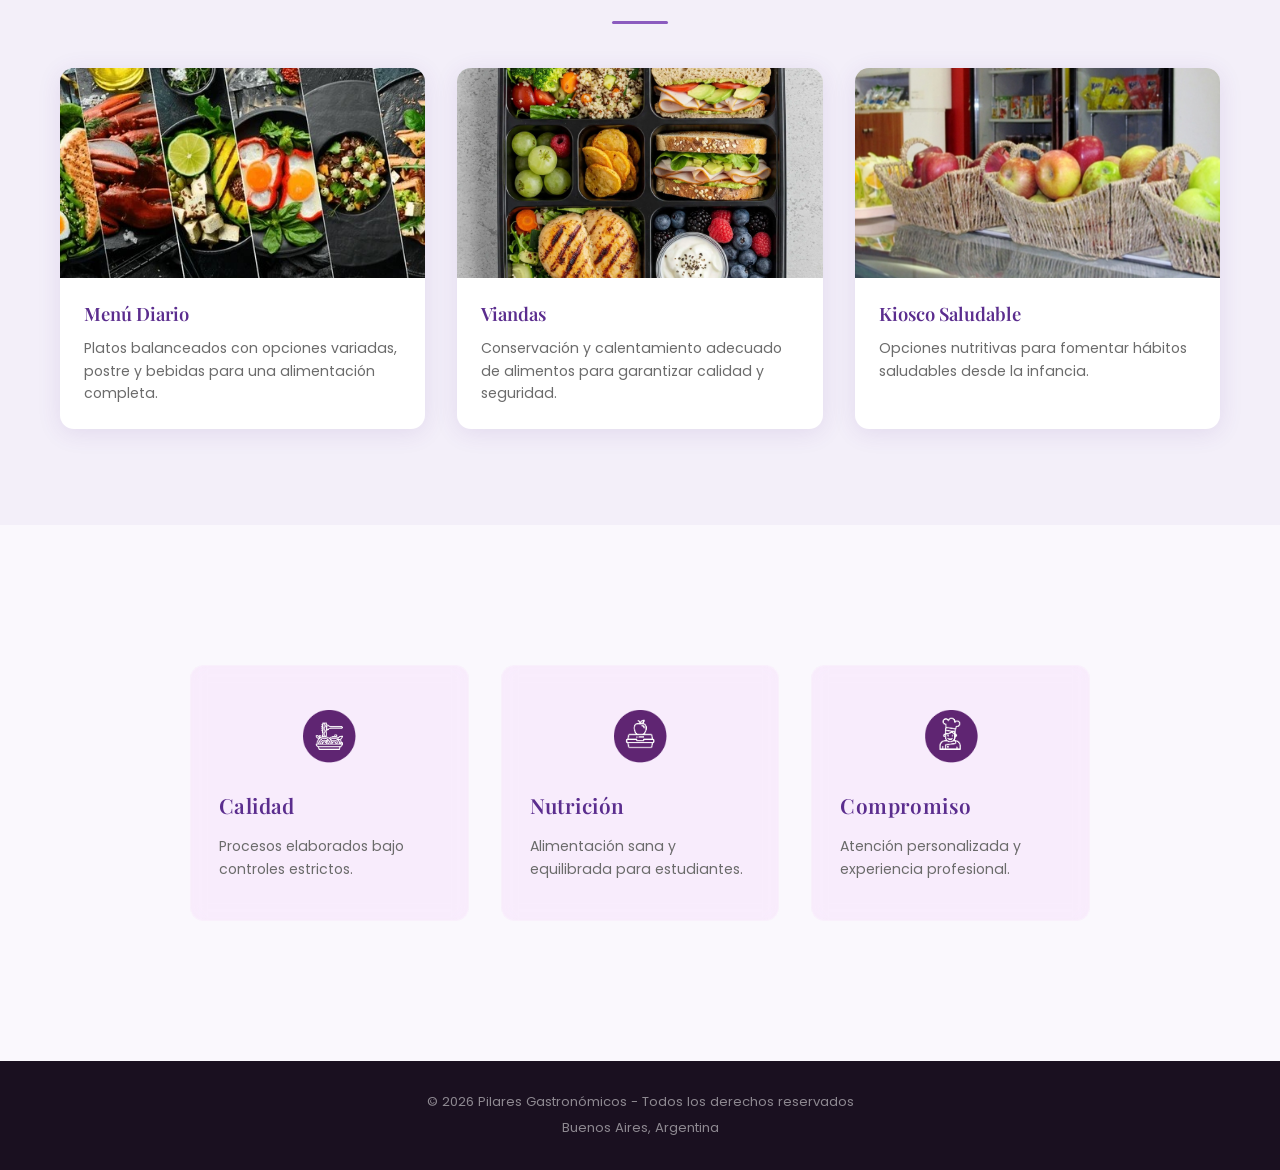
==== commit 583678ad: "Tarjetas beneficios y eliminacion video arreglos en los márgenes de la sección beneficios y cambios " ====
--- a/index.html
+++ b/index.html
@@ -160,16 +160,7 @@
 
         </section>
 
-        <!-- VIDEO -->
-        <section class="video">
-
-            <h2>Conocé Más Sobre Nosotros</h2>
-
-            <iframe width="700" height="400" src="https://www.youtube.com/embed/dQw4w9WgXcQ" title="Video institucional"
-                frameborder="0" allowfullscreen>
-            </iframe>
-
-        </section>
+        
         <!-- BENEFICIOS -->
         <div class="beneficios-container">
 
--- a/styles/styles-index.css
+++ b/styles/styles-index.css
@@ -375,26 +375,7 @@
   line-height: 1.6;
 }
 
-/* ─── VIDEO ──────────────────────────────────────── */
-.video {
-  padding: 96px 60px;
-  background-color: var(--blanco);
-  text-align: center;
-}
-
-.video h2 {
-  font-family: 'Playfair Display', serif;
-  font-size: 2.2rem;
-  font-weight: 700;
-  color: var(--violeta);
-  margin-bottom: 40px;
-}
-
-.video iframe {
-  border-radius: var(--radio);
-  box-shadow: var(--sombra);
-  max-width: 100%;
-}
+
 
 /* ─── BENEFICIOS ─────────────────────────────────── */
 .beneficios {
@@ -416,7 +397,7 @@
   grid-template-columns: repeat(3, 1fr);
   gap: 32px;
   max-width: 900px;
-  margin: 0 auto;
+  margin: 140px auto 0;
 }
 
 .beneficio {
@@ -426,6 +407,7 @@
   padding: 40px 28px;
   backdrop-filter: blur(8px);
   transition: background var(--transicion), transform var(--transicion);
+  margin-bottom: 140px;
 }
 
 .beneficio:hover {
@@ -441,7 +423,7 @@
   font-family: 'Playfair Display', serif;
   font-size: 1.3rem;
   font-weight: 600;
-  color: var(--blanco);
+  color: var(--violeta);
   margin-bottom: 12px;
   letter-spacing: 0.02em;
 }
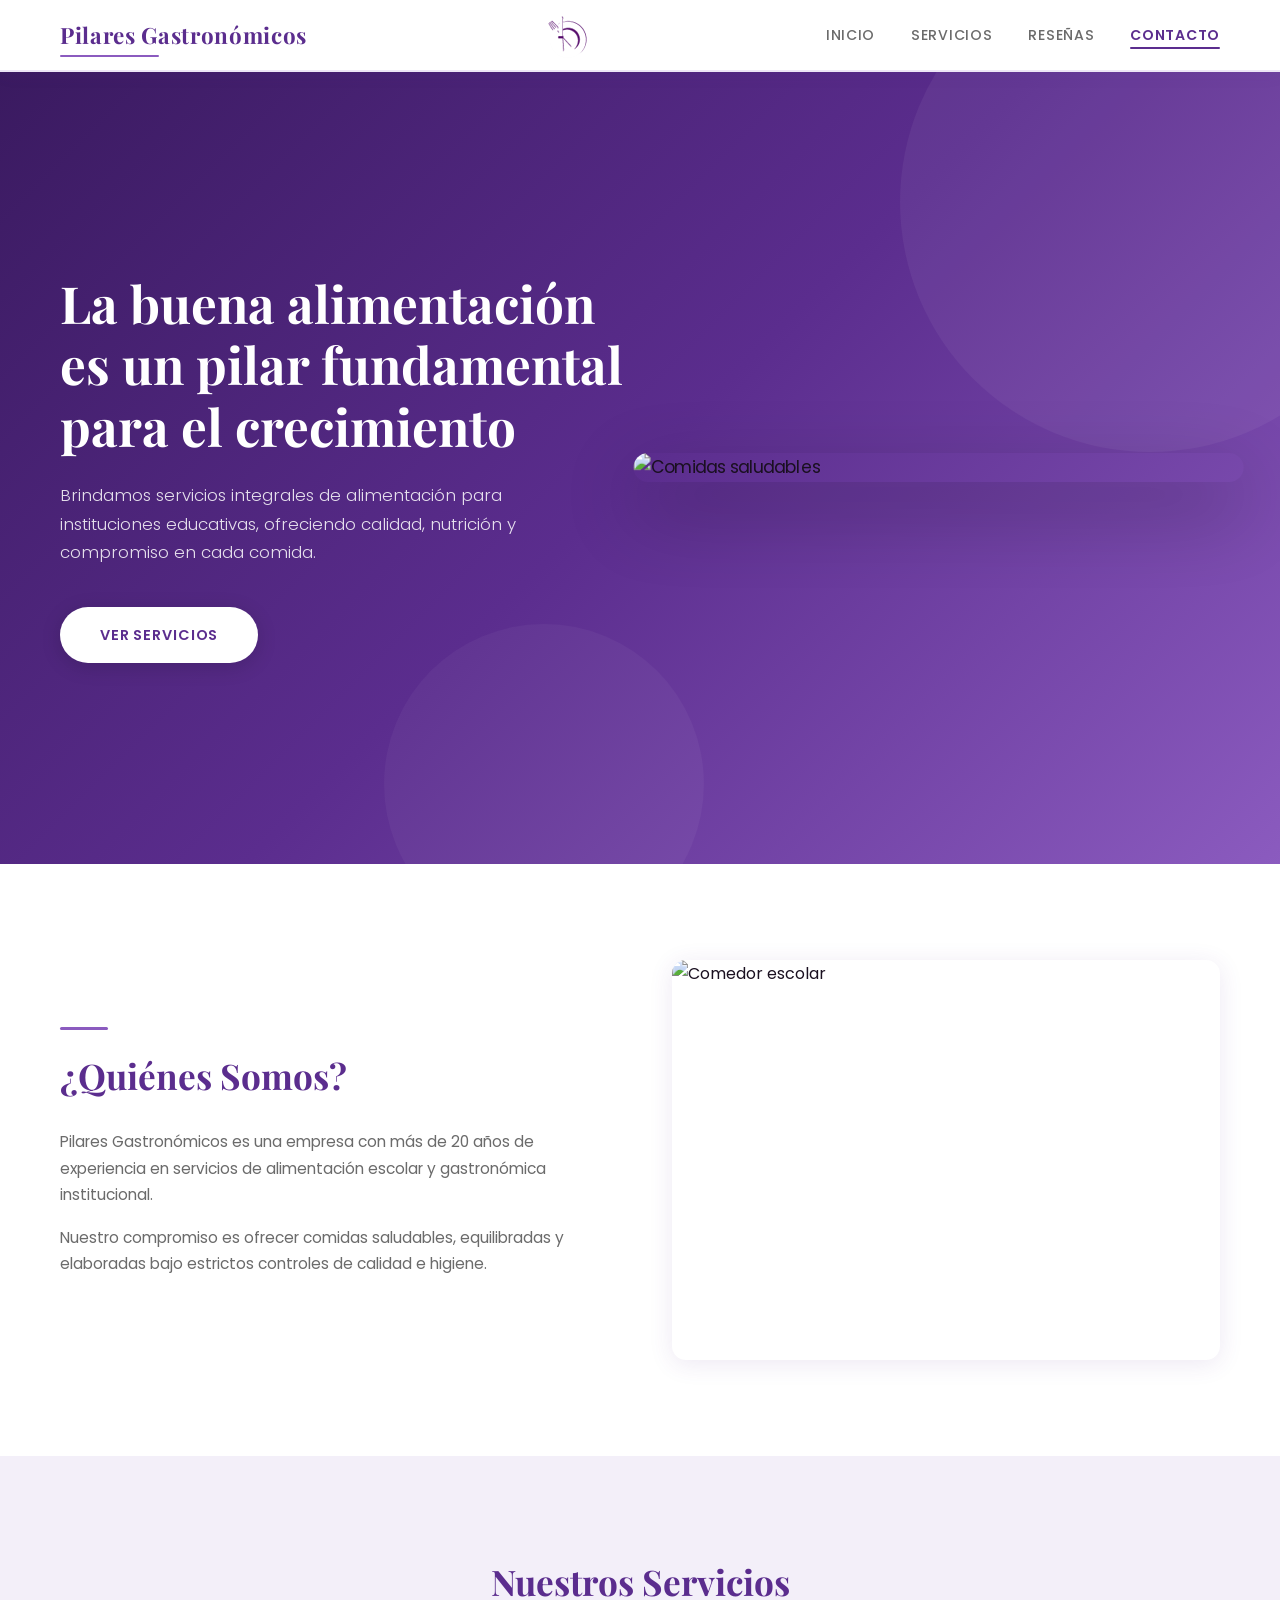
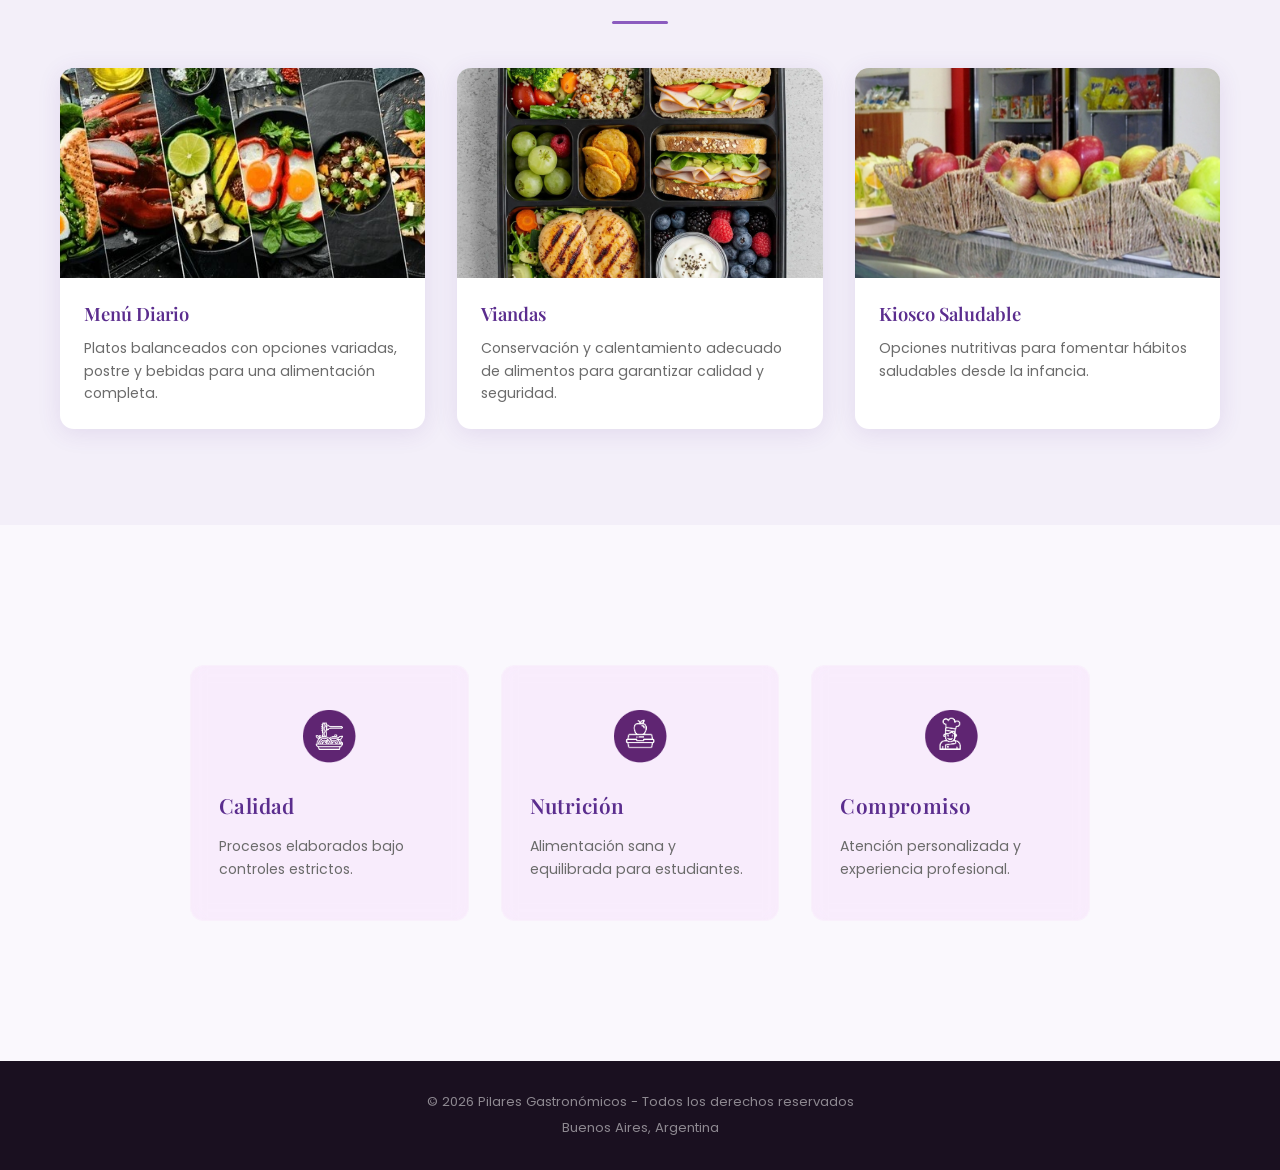
==== commit 99c4e11b: "Cambios hero css + img nueva implementación nueva imagen de inicio, cambios varios en la distribució" ====
--- a/index.html
+++ b/index.html
@@ -39,7 +39,7 @@
         <nav>
             <ul>
                 <li><a href="index.html">Inicio</a></li>
-                <li><a href="productos.html">Servicios</a></li>
+                <li><a href="#servicios">Servicios</a></li>
                 <li><a href="reseñas.html">Reseñas</a></li>
                 <li><a href="contacto.html">Contacto</a></li>
             </ul>
@@ -73,7 +73,7 @@
             </div>
 
             <div class="hero-imagen">
-                <img src="images/1_2.jpg" alt="Comidas saludables">
+                <img src="images/principal_gpt.png" alt="Comidas saludables">
             </div>
 
         </section>
@@ -101,14 +101,14 @@
 
             <div class="imagen-nosotros">
 
-                <img src="images/modelos-de-comedor-escolar-en-espana.jpg" alt="Comedor escolar">
+                <img src="images/comedor_chicos_gpt.png" alt="Comedor escolar">
 
             </div>
 
         </section>
 
         <!-- SERVICIOS -->
-        <section class="servicios">
+        <section class="servicios" id="servicios">
 
             <h2>Nuestros Servicios</h2>
 
--- a/styles/styles-index.css
+++ b/styles/styles-index.css
@@ -133,15 +133,18 @@
   display: flex;
   align-items: center;
   justify-content: space-between;
-  gap: 60px;
+
+  gap: 30px;
 
   padding: 80px 60px;
 
   background:
-    linear-gradient(135deg,
+    linear-gradient(
+      135deg,
       var(--violeta-oscuro) 0%,
       var(--violeta) 50%,
-      var(--violeta-claro) 100%);
+      var(--violeta-claro) 100%
+    );
 
   position: relative;
   overflow: hidden;
@@ -171,10 +174,11 @@
 }
 
 .hero-contenido {
-  flex: 1;
-  max-width: 620px;
+  flex: 1px;
+
   position: relative;
   z-index: 2;
+
   animation: fadeUp 0.9s ease both;
 }
 
@@ -197,31 +201,39 @@
 
 .hero-imagen {
   flex: 1;
+
   display: flex;
-  justify-content: center;
+  justify-content: flex-start;
   align-items: center;
+
   position: relative;
   z-index: 2;
 }
 
 .hero-imagen img {
   width: 100%;
-  max-width: 700px;
-  border-radius: 24px;
+
+  max-width: 820px;
+
+  border-radius: 28px;
+
   object-fit: cover;
 
   box-shadow:
-    0 20px 60px rgba(0, 0, 0, 0.25);
+    0 25px 70px rgba(0, 0, 0, 0.30);
 
   transition:
     transform 0.4s ease,
     box-shadow 0.4s ease;
+
+  transform: scale(1.08);
 }
 
 .hero-imagen img:hover {
-  transform: scale(1.02);
+  transform: scale(1.11);
+
   box-shadow:
-    0 25px 70px rgba(0, 0, 0, 0.30);
+    0 30px 80px rgba(0, 0, 0, 0.35);
 }
 
 .boton {
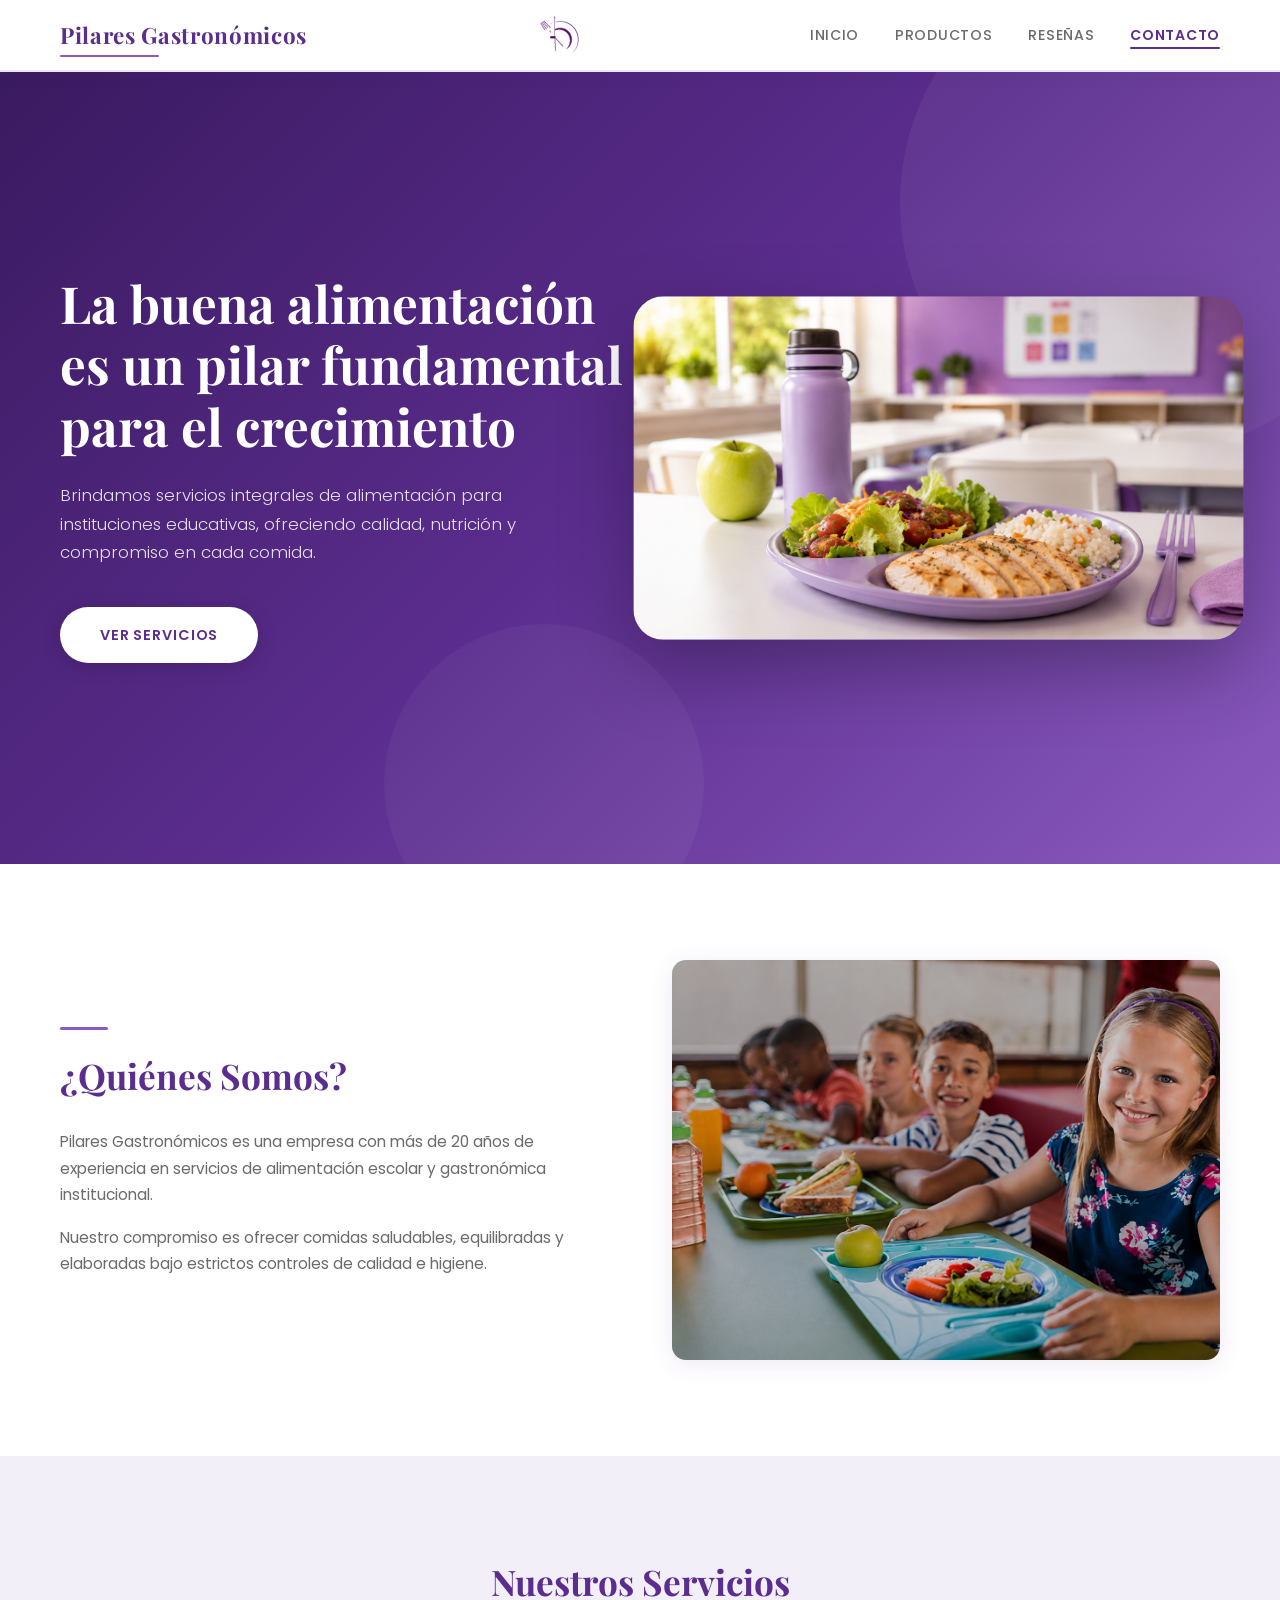
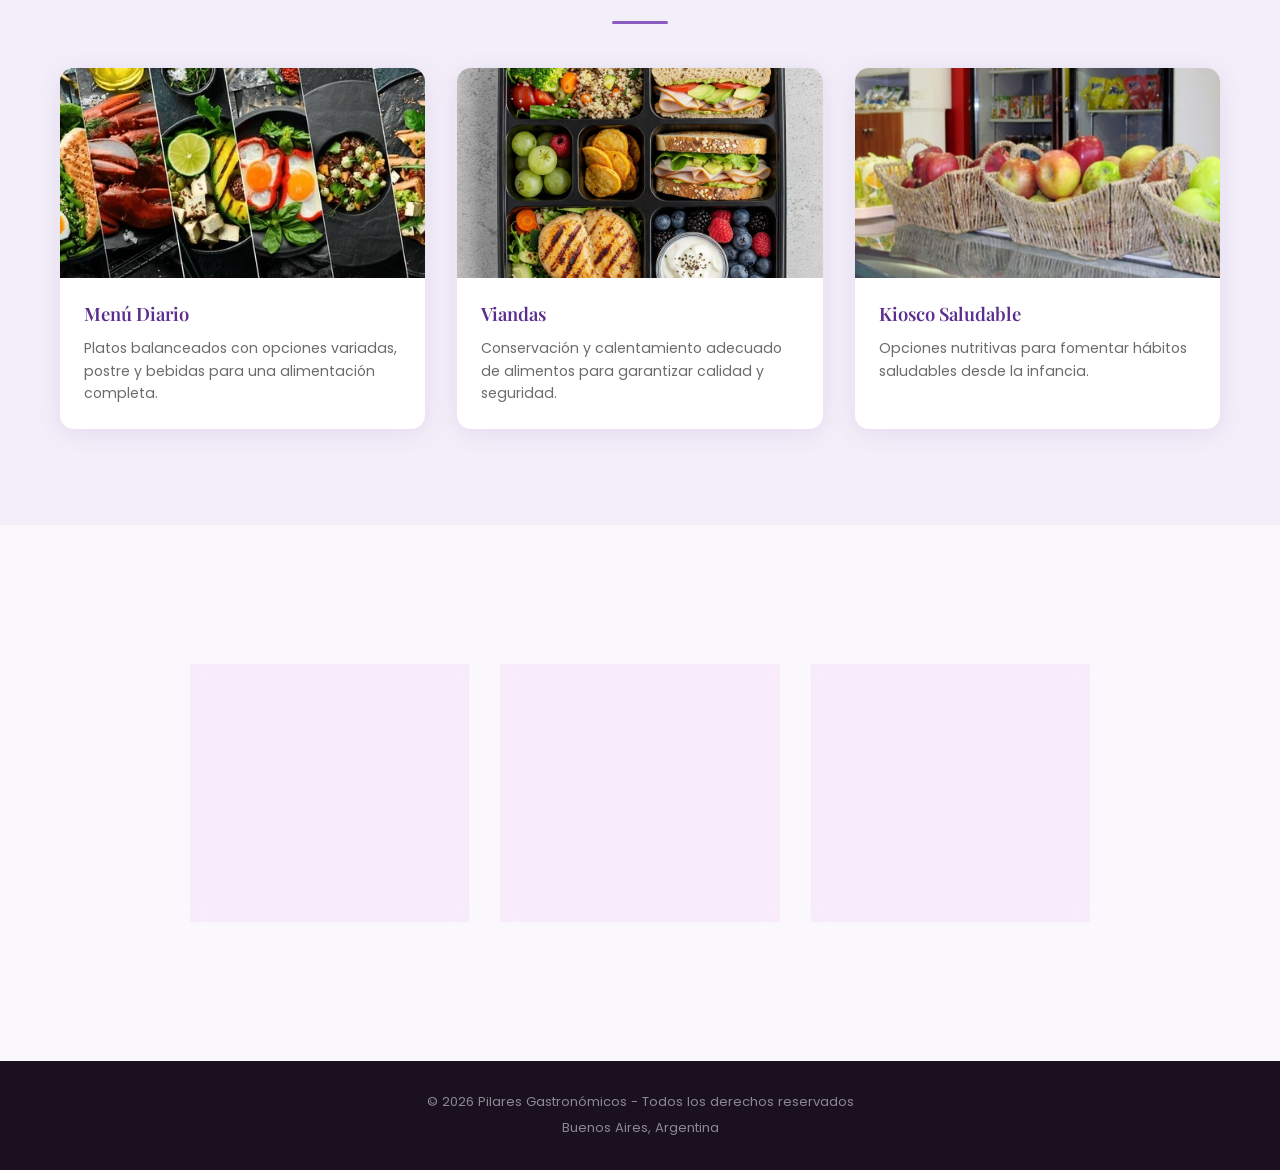
==== commit f322f41b: "Pagina productos agregamos la pagina productos con su respectivo html y css" ====
--- a/index.html
+++ b/index.html
@@ -39,7 +39,7 @@
         <nav>
             <ul>
                 <li><a href="index.html">Inicio</a></li>
-                <li><a href="#servicios">Servicios</a></li>
+                <li><a href="productos.html">Productos</a></li>
                 <li><a href="reseñas.html">Reseñas</a></li>
                 <li><a href="contacto.html">Contacto</a></li>
             </ul>
@@ -66,7 +66,7 @@
                     nutrición y compromiso en cada comida.
                 </p>
 
-                <a href="productos.html" class="boton">
+                <a href="#servicios" class="boton">
                     Ver Servicios
                 </a>
 
--- a/styles/styles-index.css
+++ b/styles/styles-index.css
@@ -495,6 +495,7 @@
   .hero {
     padding-left: 32px;
     padding-right: 32px;
+    
   }
 
   .cards-servicios,
@@ -514,10 +515,15 @@
 
 @media (max-width: 640px) {
   header {
-    flex-direction: column;
     height: auto;
     padding: 16px 24px;
+    display: flex;
+    align-items: center;
+    justify-content: center;
     gap: 12px;
+  }
+  .img {
+    width: 40px;
   }
 
   nav ul {
@@ -527,6 +533,9 @@
   .hero {
     padding: 64px 24px;
     min-height: 70vh;
+    flex-direction: column;
+    text-align: center;
+    gap: 20px;
   }
 
   .cards-servicios,
--- a/styles/styles-productos.css
+++ b/styles/styles-productos.css
@@ -0,0 +1,119 @@
+/* ─── PRODUCTOS ─────────────────────────────────── */
+
+.productos {
+    padding: 100px 60px;
+    background-color: var(--gris-claro);
+    text-align: center;
+}
+
+.productos h2 {
+    font-family: 'Playfair Display', serif;
+    font-size: 2.4rem;
+    font-weight: 700;
+    color: var(--violeta);
+    margin-bottom: 60px;
+    position: relative;
+    display: inline-block;
+}
+
+.productos h2::after {
+    content: '';
+    position: absolute;
+    bottom: -14px;
+    left: 50%;
+    transform: translateX(-50%);
+    width: 60px;
+    height: 3px;
+    background: var(--violeta-claro);
+    border-radius: 3px;
+}
+
+.intro-productos {
+    max-width: 800px;
+    margin: 0 auto 80px auto;
+
+    font-size: 1rem;
+    line-height: 1.7;
+
+    color: var(--gris-texto);
+
+    text-align: center;
+}
+
+.cards-productos {
+    display: grid;
+    grid-template-columns: repeat(4, 1fr);
+    gap: 32px;
+}
+
+.card-producto {
+    background: white;
+    border-radius: 20px;
+    overflow: hidden;
+
+    box-shadow:
+        0 8px 30px rgba(0,0,0,0.08);
+
+    transition:
+        transform 0.3s ease,
+        box-shadow 0.3s ease;
+
+    text-align: left;
+}
+
+.card-producto:hover {
+    transform: translateY(-8px);
+
+    box-shadow:
+        0 15px 40px rgba(0,0,0,0.12);
+}
+
+.card-producto img {
+    width: 100%;
+    height: 260px;
+    object-fit: cover;
+
+    transition: transform 0.5s ease;
+}
+
+.card-producto:hover img {
+    transform: scale(1.05);
+}
+
+.card-producto h3 {
+    font-family: 'Playfair Display', serif;
+    font-size: 1.3rem;
+    color: var(--violeta);
+
+    padding: 22px 24px 10px;
+}
+
+.card-producto p {
+    font-size: 0.95rem;
+    line-height: 1.6;
+    color: var(--gris-texto);
+
+    padding: 0 24px 24px;
+}
+
+/* RESPONSIVE */
+
+@media (max-width: 1100px) {
+
+    .cards-productos {
+        grid-template-columns: repeat(2, 1fr);
+    }
+
+}
+
+@media (max-width: 768px) {
+
+    .cards-productos {
+        grid-template-columns: 1fr;
+    }
+
+    .productos {
+        padding: 80px 25px;
+    }
+
+}
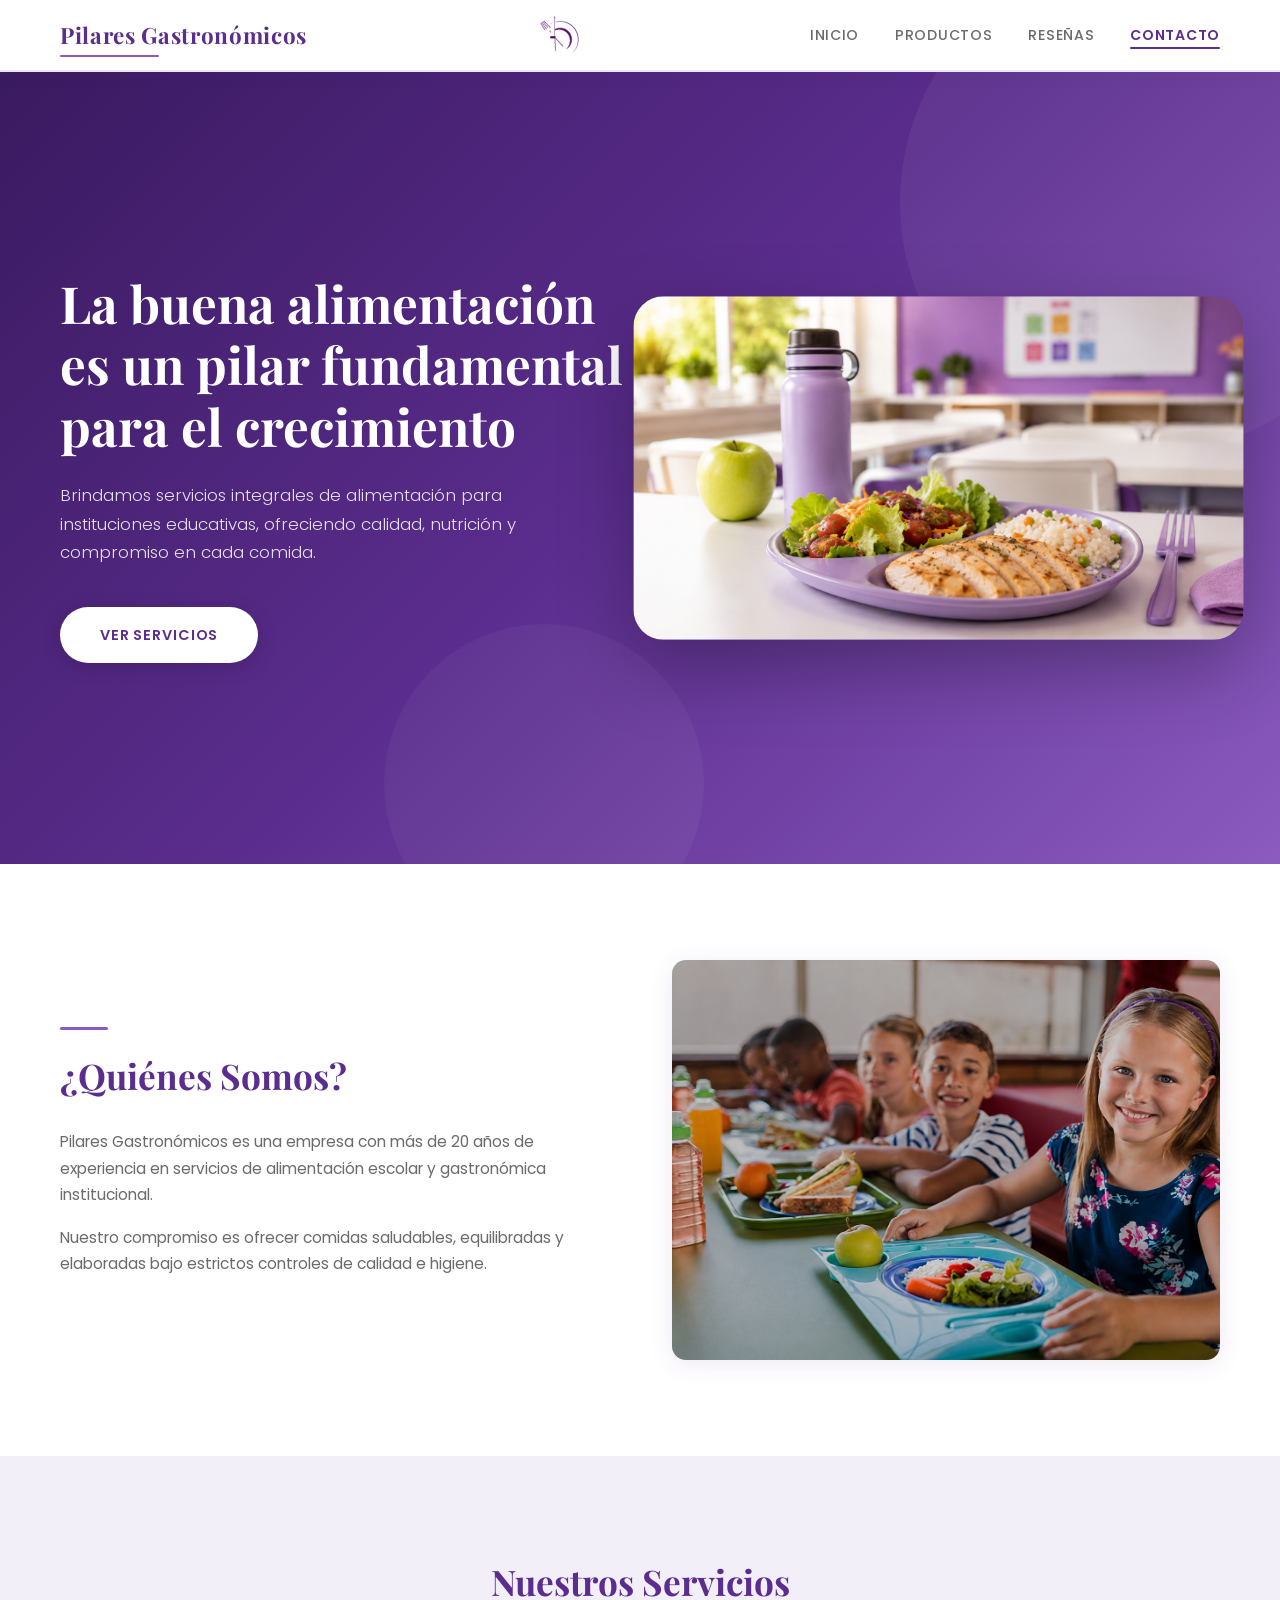
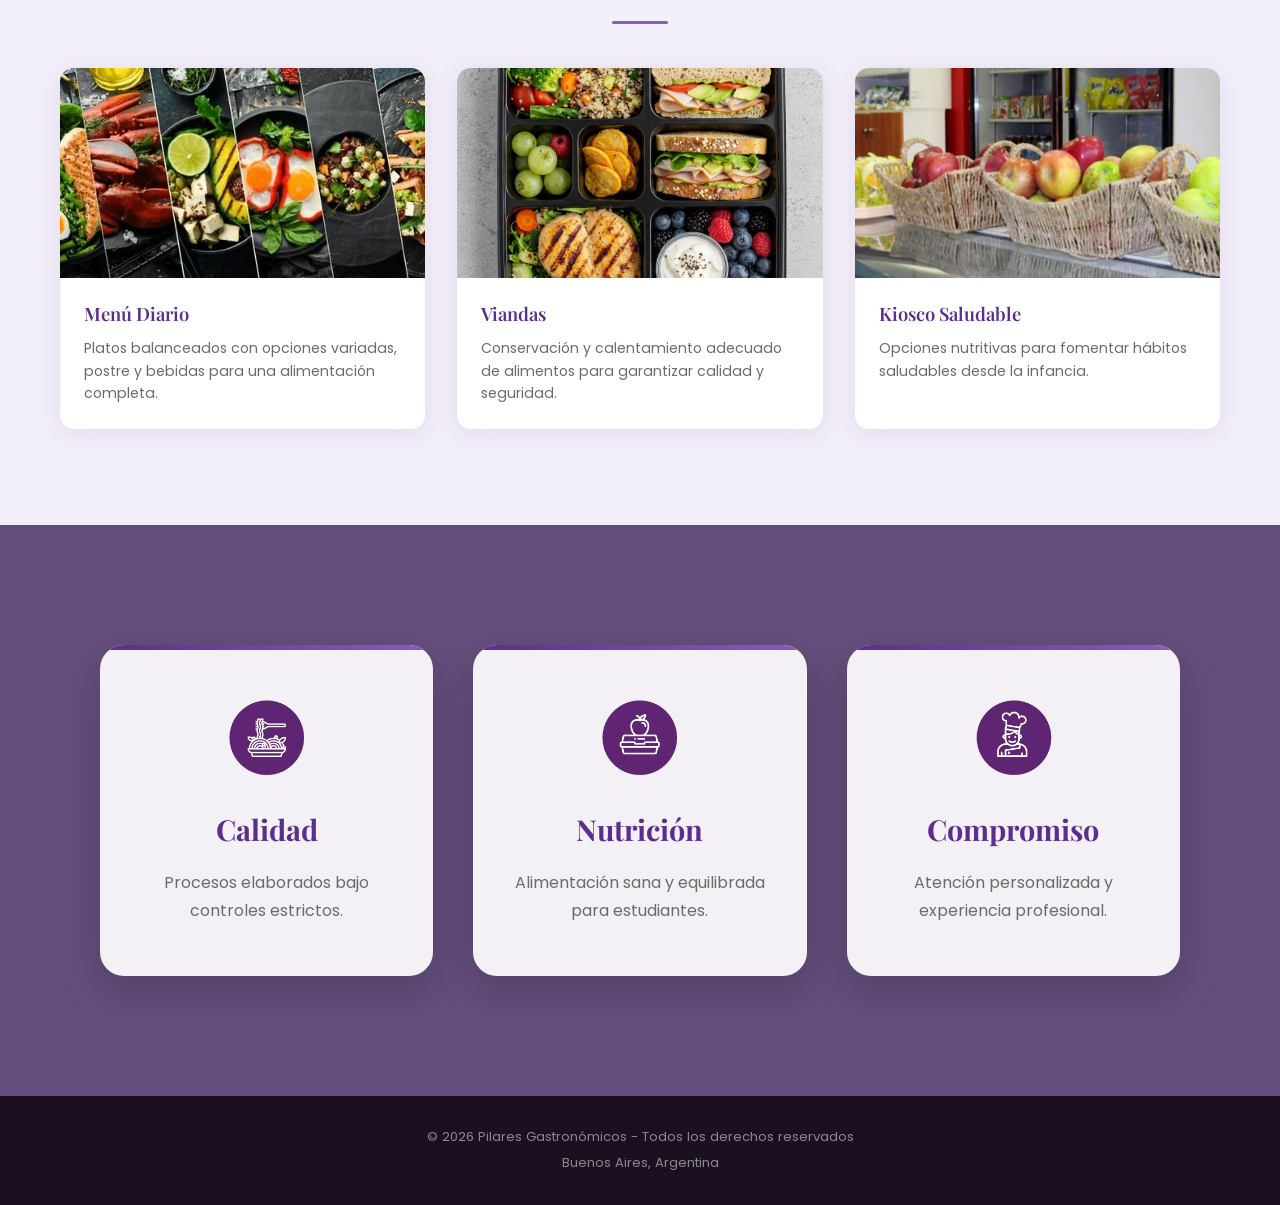
==== commit a8de8510: "MUCHOS CAMBIOS MODIFIQUE LA ULTIMA SECCION DEL INDEX PRINCIPAL AGREGUE LAS IMAGENES" ====
--- a/index.html
+++ b/index.html
@@ -51,7 +51,7 @@
     <main>
 
         <!-- HERO -->
-        <section class="hero">
+        <section class="hero" >
 
             <div class="hero-contenido">
 
@@ -160,29 +160,35 @@
 
         </section>
 
-        
+
         <!-- BENEFICIOS -->
-        <div class="beneficios-container">
-
-            <div class="beneficio">
-                <img src="images/calidadlogo.png" class="icono-beneficio">
-                <h3>Calidad</h3>
-                <p>Procesos elaborados bajo controles estrictos.</p>
-            </div>
-
-            <div class="beneficio">
-                <img src="images/viandalogo.png" class="icono-beneficio">
-                <h3>Nutrición</h3>
-                <p>Alimentación sana y equilibrada para estudiantes.</p>
-            </div>
-
-            <div class="beneficio">
-                <img src="images/cocinerologo.png" class="icono-beneficio">
-                <h3>Compromiso</h3>
-                <p>Atención personalizada y experiencia profesional.</p>
-            </div>
-
-        </div>
+        <section class="beneficios-section">
+
+            <div class="beneficios-overlay"></div>
+
+            <div class="beneficios-container">
+
+                <div class="beneficio">
+                    <img src="images/calidadlogo.png" class="icono-beneficio">
+                    <h3>Calidad</h3>
+                    <p>Procesos elaborados bajo controles estrictos.</p>
+                </div>
+
+                <div class="beneficio">
+                    <img src="images/viandalogo.png" class="icono-beneficio">
+                    <h3>Nutrición</h3>
+                    <p>Alimentación sana y equilibrada para estudiantes.</p>
+                </div>
+
+                <div class="beneficio">
+                    <img src="images/cocinerologo.png" class="icono-beneficio">
+                    <h3>Compromiso</h3>
+                    <p>Atención personalizada y experiencia profesional.</p>
+                </div>
+
+            </div>
+
+        </section>
 
     </main>
 
--- a/styles/styles-index.css
+++ b/styles/styles-index.css
@@ -390,75 +390,154 @@
 
 
 /* ─── BENEFICIOS ─────────────────────────────────── */
-.beneficios {
-  padding: 96px 60px;
-  background: linear-gradient(135deg, var(--violeta-oscuro), var(--violeta));
-  text-align: center;
-}
-
-.beneficios h2 {
-  font-family: 'Playfair Display', serif;
-  font-size: 2.2rem;
-  font-weight: 700;
-  color: var(--blanco);
-  margin-bottom: 56px;
+
+.beneficios-section {
+  position: relative;
+
+  padding: 120px 0;
+
+  background-image: url("https://dghqs88jwcgws.cloudfront.net/wp-content/uploads/2025/05/cocinero_o_cocinera_1024x600.webp?x30843");
+  background-size: cover;
+  background-position: center;
+  background-repeat: no-repeat;
+
+  overflow: hidden;
+}
+
+/* Capa oscura + desenfoque */
+.beneficios-overlay {
+  position: absolute;
+  inset: 0;
+
+  background:
+    linear-gradient(
+      rgba(57, 30, 86, 0.78),
+      rgba(57, 30, 86, 0.78)
+    );
+
+  backdrop-filter: blur(2px);
 }
 
 .beneficios-container {
+  position: relative;
+  z-index: 2;
+
+  max-width: 1200px;
+
+  margin: 0 auto;
+
+  padding: 0 60px;
+
   display: grid;
   grid-template-columns: repeat(3, 1fr);
-  gap: 32px;
-  max-width: 900px;
-  margin: 140px auto 0;
+
+  gap: 40px;
 }
 
 .beneficio {
-  background: rgba(236, 140, 245, 0.1);
-  border: 1px solid rgba(255, 255, 255, 0.2);
-  border-radius: var(--radio);
-  padding: 40px 28px;
+  background: rgba(255, 255, 255, 0.92);
+
+  border-radius: 24px;
+
+  padding: 50px 35px;
+
+  text-align: center;
+
   backdrop-filter: blur(8px);
-  transition: background var(--transicion), transform var(--transicion);
-  margin-bottom: 140px;
+
+  box-shadow:
+    0 15px 40px rgba(0, 0, 0, 0.18);
+
+  transition:
+    transform 0.35s ease,
+    box-shadow 0.35s ease;
+
+  position: relative;
+
+  overflow: hidden;
+}
+
+.beneficio::before {
+  content: '';
+
+  position: absolute;
+
+  top: 0;
+  left: 0;
+
+  width: 100%;
+  height: 5px;
+
+  background:
+    linear-gradient(
+      90deg,
+      var(--violeta),
+      var(--violeta-claro)
+    );
 }
 
 .beneficio:hover {
-  background: rgba(255, 255, 255, 0.18);
-  transform: translateY(-4px);
+  transform: translateY(-10px);
+
+  box-shadow:
+    0 25px 55px rgba(0, 0, 0, 0.25);
+}
+
+.icono-beneficio {
+  width: 85px;
+  height: 85px;
+
+  object-fit: contain;
+
+  display: block;
+
+  margin: 0 auto 25px;
+
+  transition: transform 0.3s ease;
 }
 
 .beneficio:hover .icono-beneficio {
-  transform: scale(1.08);
+  transform: scale(1.12);
 }
 
 .beneficio h3 {
   font-family: 'Playfair Display', serif;
-  font-size: 1.3rem;
-  font-weight: 600;
+
+  font-size: 1.8rem;
+
   color: var(--violeta);
-  margin-bottom: 12px;
-  letter-spacing: 0.02em;
+
+  margin-bottom: 15px;
 }
 
 .beneficio p {
-  font-size: 0.88rem;
-  color: rgba(255, 255, 255, 0.75);
-  line-height: 1.6;
+  font-size: 1rem;
+
   color: var(--gris-texto);
-}
-
-
-.icono-beneficio {
-  width: 60px;
-  height: 60px;
-
-  object-fit: contain;
-
-  margin: 0 auto 22px;
-
-  display: block;
-
-  transition: transform 0.3s ease;
+
+  line-height: 1.8;
+
+  max-width: 260px;
+
+  margin: 0 auto;
+}
+
+/* RESPONSIVE */
+
+@media (max-width: 900px) {
+
+  .beneficios-container {
+    grid-template-columns: 1fr;
+
+    gap: 25px;
+
+    padding: 0 25px;
+  }
+
+  .beneficios-section {
+    padding: 80px 0;
+  }
+
 }
 
 /* ─── FOOTER ─────────────────────────────────────── */
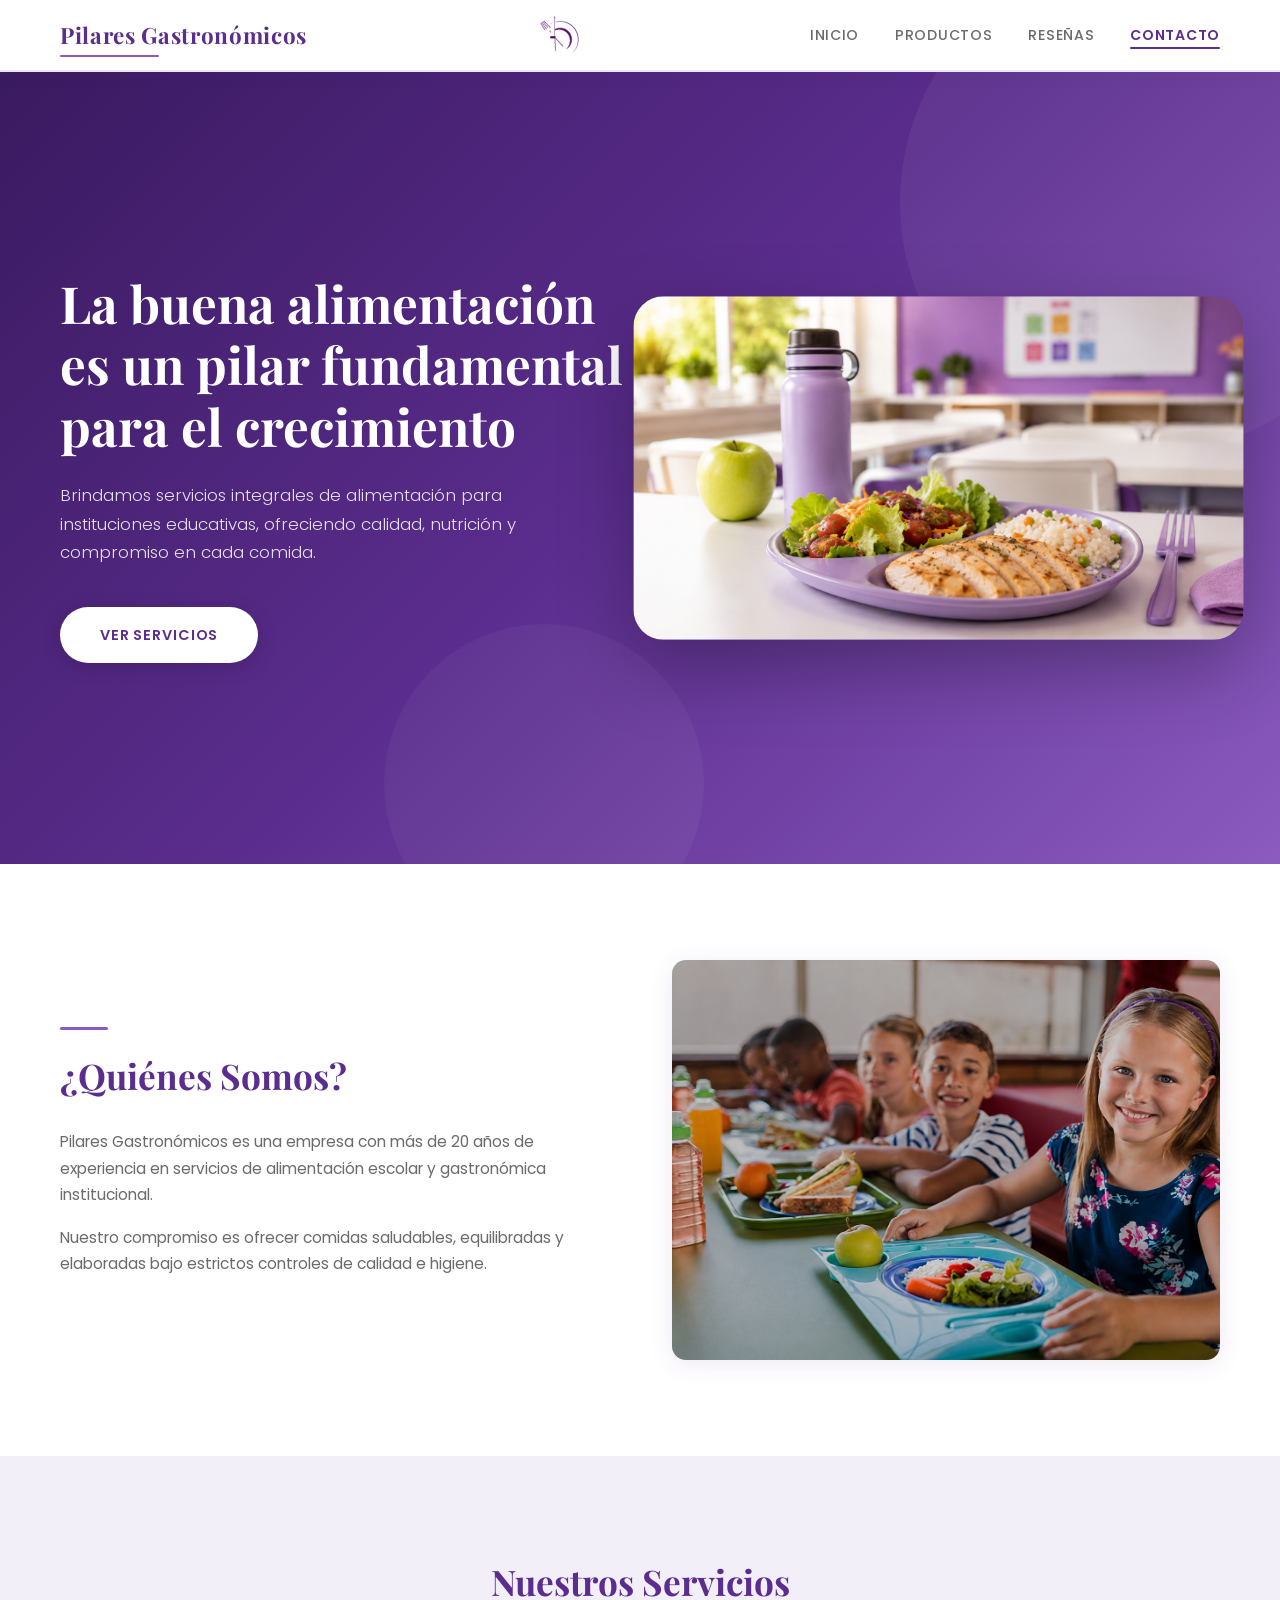
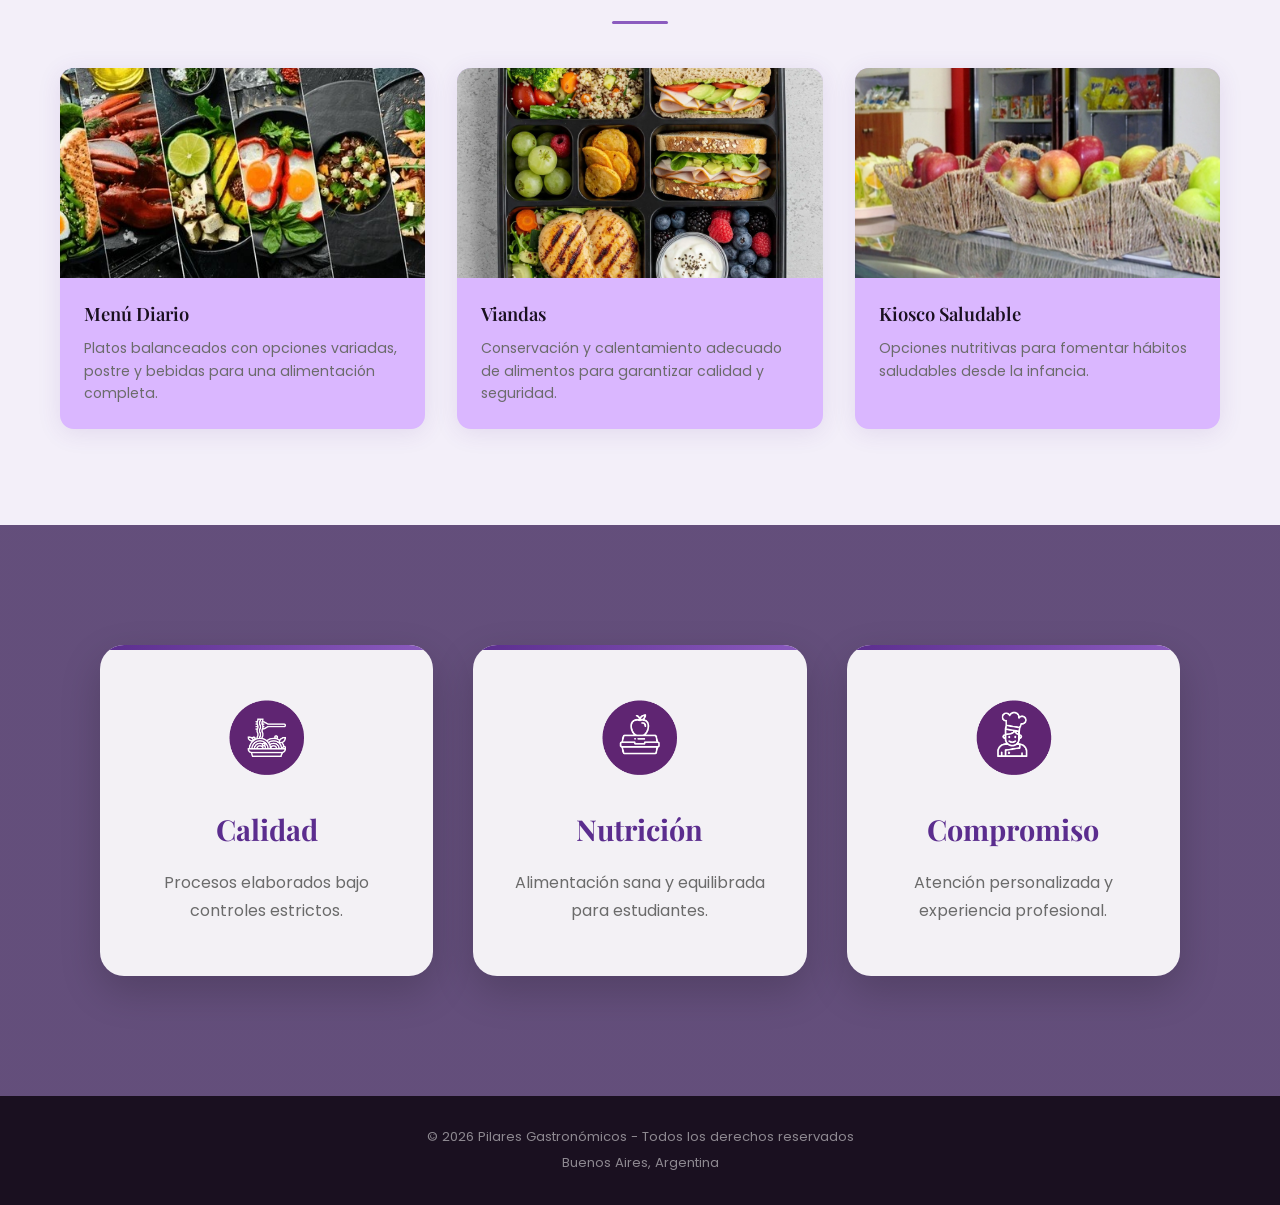
==== commit 3e7f391a: "Cambio en el scroll Logramos que tambien haya scroll cuando se aprieta el boton de inicio" ====
--- a/index.html
+++ b/index.html
@@ -38,7 +38,7 @@
         <!-- NAV -->
         <nav>
             <ul>
-                <li><a href="index.html">Inicio</a></li>
+                <li><a href="#inicio">Inicio</a></li>
                 <li><a href="productos.html">Productos</a></li>
                 <li><a href="reseñas.html">Reseñas</a></li>
                 <li><a href="contacto.html">Contacto</a></li>
@@ -51,7 +51,7 @@
     <main>
 
         <!-- HERO -->
-        <section class="hero" >
+        <section class="hero" id="inicio" >
 
             <div class="hero-contenido">
 
--- a/styles/styles-index.css
+++ b/styles/styles-index.css
@@ -29,6 +29,7 @@
 
 html {
   scroll-behavior: smooth;
+  scroll-padding-top: 80px;
 }
 
 body {
@@ -348,7 +349,7 @@
 }
 
 .card {
-  background: var(--blanco);
+  background: #dab7ff;
   border-radius: var(--radio);
   overflow: hidden;
   box-shadow: var(--sombra);
@@ -376,7 +377,7 @@
   font-family: 'Playfair Display', serif;
   font-size: 1.15rem;
   font-weight: 600;
-  color: var(--violeta);
+  color: var(--negro-suave);
   padding: 20px 24px 8px;
 }
 
